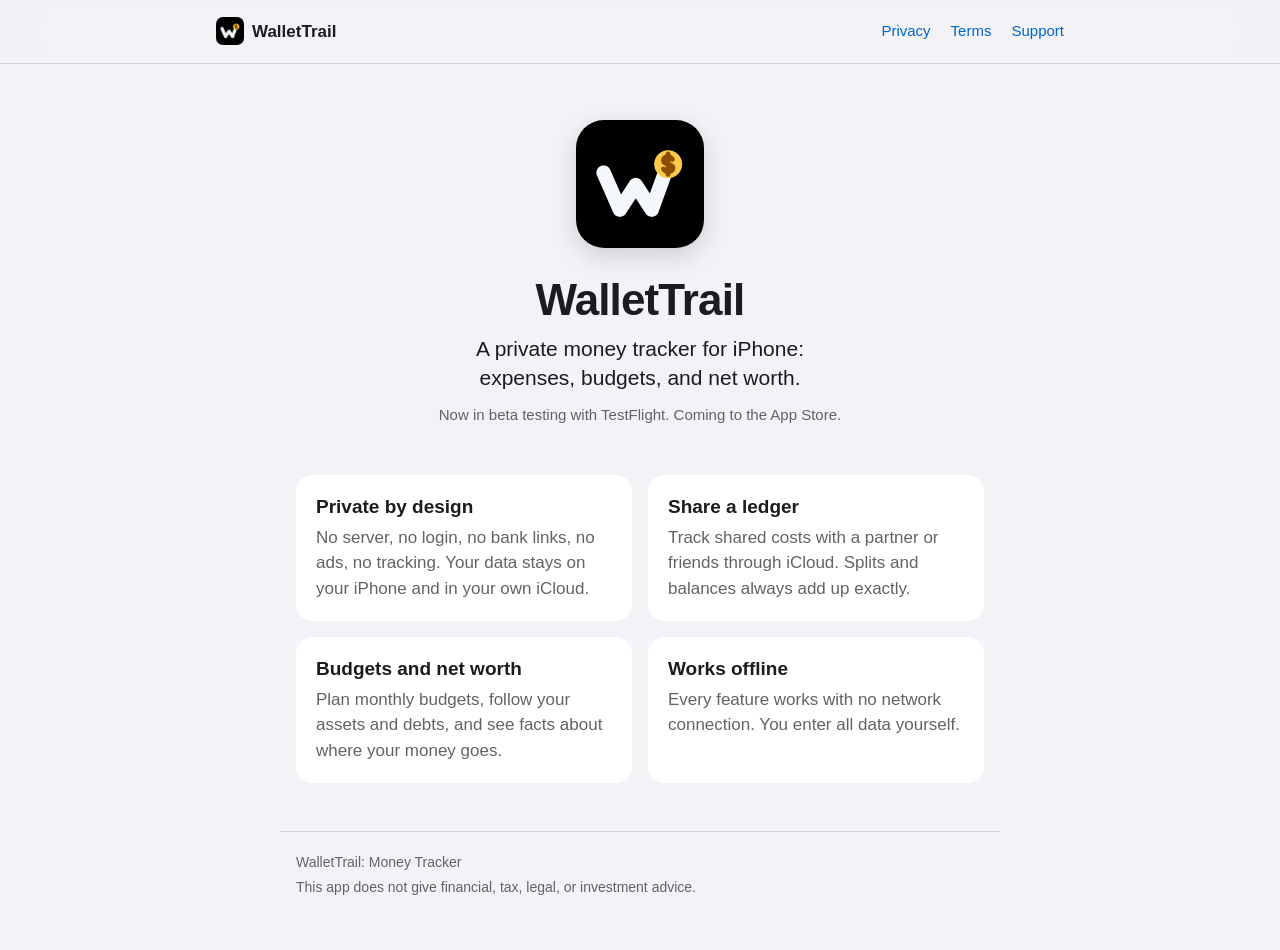
==== index.html @ 078bd581 "Add files via upload" ====
<!doctype html>
<html lang="en">
  <head>
    <meta charset="utf-8" />
    <meta name="viewport" content="width=device-width, initial-scale=1" />
    <meta name="color-scheme" content="light dark" />
    <meta name="referrer" content="no-referrer" />
    <meta name="description" content="A private iPhone app for expenses, budgets, and net worth. No server, no login, no bank links." />
    <link rel="apple-touch-icon" href="./apple-touch-icon.png" />
    <title>WalletTrail — Private Money Tracker for iPhone</title>
    <script type="module" crossorigin src="./assets/index-DHQ710mu.js"></script>
    <link rel="stylesheet" crossorigin href="./assets/index-BAMMRx-Z.css">
  </head>
  <body>
    <div id="root"><header class="bar"><nav class="nav" aria-label="Main"><a class="brand" href="./"><picture><source srcSet="icon-dark.png" media="(prefers-color-scheme: dark)"/><img src="icon-light.png" alt="" width="28" height="28"/></picture><span>WalletTrail</span></a><span class="links"><a href="privacy/">Privacy</a><a href="terms/">Terms</a><a href="support/">Support</a></span></nav></header><main class="main"><section class="hero"><picture><source srcSet="icon-dark.png" media="(prefers-color-scheme: dark)"/><img class="hero-icon" src="icon-light.png" alt="WalletTrail app icon" width="128" height="128"/></picture><h1>WalletTrail</h1><p class="lead">A private money tracker for iPhone: expenses, budgets, and net worth.</p><p class="muted">Now in beta testing with TestFlight. Coming to the App Store.</p></section><section class="grid" aria-label="Features"><div class="card feature"><h2>Private by design</h2><p>No server, no login, no bank links, no ads, no tracking. Your data stays on your iPhone and in your own iCloud.</p></div><div class="card feature"><h2>Share a ledger</h2><p>Track shared costs with a partner or friends through iCloud. Splits and balances always add up exactly.</p></div><div class="card feature"><h2>Budgets and net worth</h2><p>Plan monthly budgets, follow your assets and debts, and see facts about where your money goes.</p></div><div class="card feature"><h2>Works offline</h2><p>Every feature works with no network connection. You enter all data yourself.</p></div></section></main><footer class="footer"><p>WalletTrail: Money Tracker</p><p>This app does not give financial, tax, legal, or investment advice.</p></footer></div>
  </body>
</html>
---- assets/index-BAMMRx-Z.css ----
:root{--lightningcss-light:initial;--lightningcss-dark: ;color-scheme:light dark;--bg:#f2f2f7;--card:#fff;--text:#1c1c1e;--muted:#636366;--accent:#06c;--line:#d1d1d6;--bar:#f2f2f7cc}@media (prefers-color-scheme:dark){:root{--lightningcss-light: ;--lightningcss-dark:initial;--bg:#000;--card:#1c1c1e;--text:#f2f2f7;--muted:#aeaeb2;--accent:#4da3ff;--line:#38383a;--bar:#000000bf}}*{box-sizing:border-box}html{-webkit-text-size-adjust:100%}body{background:var(--bg);color:var(--text);margin:0;font:17px/1.5 -apple-system,BlinkMacSystemFont,SF Pro Text,Helvetica Neue,Arial,sans-serif}a{color:var(--accent);text-decoration:none}a:hover,a:focus-visible{text-decoration:underline}.bar{z-index:1;background:var(--bar);-webkit-backdrop-filter:saturate(180%)blur(20px);backdrop-filter:saturate(180%)blur(20px);border-bottom:1px solid var(--line);position:sticky;top:0}.nav{flex-wrap:wrap;justify-content:space-between;align-items:center;gap:16px;max-width:880px;margin:0 auto;padding:10px 16px;display:flex}.brand{color:var(--text);align-items:center;gap:8px;font-weight:600;display:inline-flex}.brand img{border-radius:7px;display:block}.links{gap:20px;font-size:15px;display:inline-flex}.links a{padding:10px 0;display:inline-block}.main{max-width:720px;margin:0 auto;padding:32px 16px 48px}h1{letter-spacing:-.02em;margin:0 0 8px;font-size:34px;line-height:1.15}h2{margin:32px 0 8px;font-size:22px;line-height:1.25}.muted{color:var(--muted);margin:0 0 16px;font-size:15px}.card{background:var(--card);border-radius:16px;margin:16px 0;padding:4px 20px}.prose p,.prose li{margin:12px 0}.prose h2:first-child{margin-top:20px}ul{padding-left:22px}.hero{text-align:center;padding:24px 0 8px}.hero-icon{border-radius:28px;box-shadow:0 8px 24px #00000026}.hero h1{margin-top:20px;font-size:44px}.lead{max-width:30ch;margin:8px auto 12px;font-size:21px;line-height:1.4}.grid{grid-template-columns:repeat(auto-fit,minmax(260px,1fr));gap:16px;margin-top:24px;display:grid}.grid .card{margin:0;padding:16px 20px}.feature h2{margin:4px 0 6px;font-size:19px}.feature p{color:var(--muted);margin:0 0 4px}.footer{border-top:1px solid var(--line);max-width:720px;color:var(--muted);margin:0 auto;padding:16px 16px 48px;font-size:14px}.footer p{margin:4px 0}
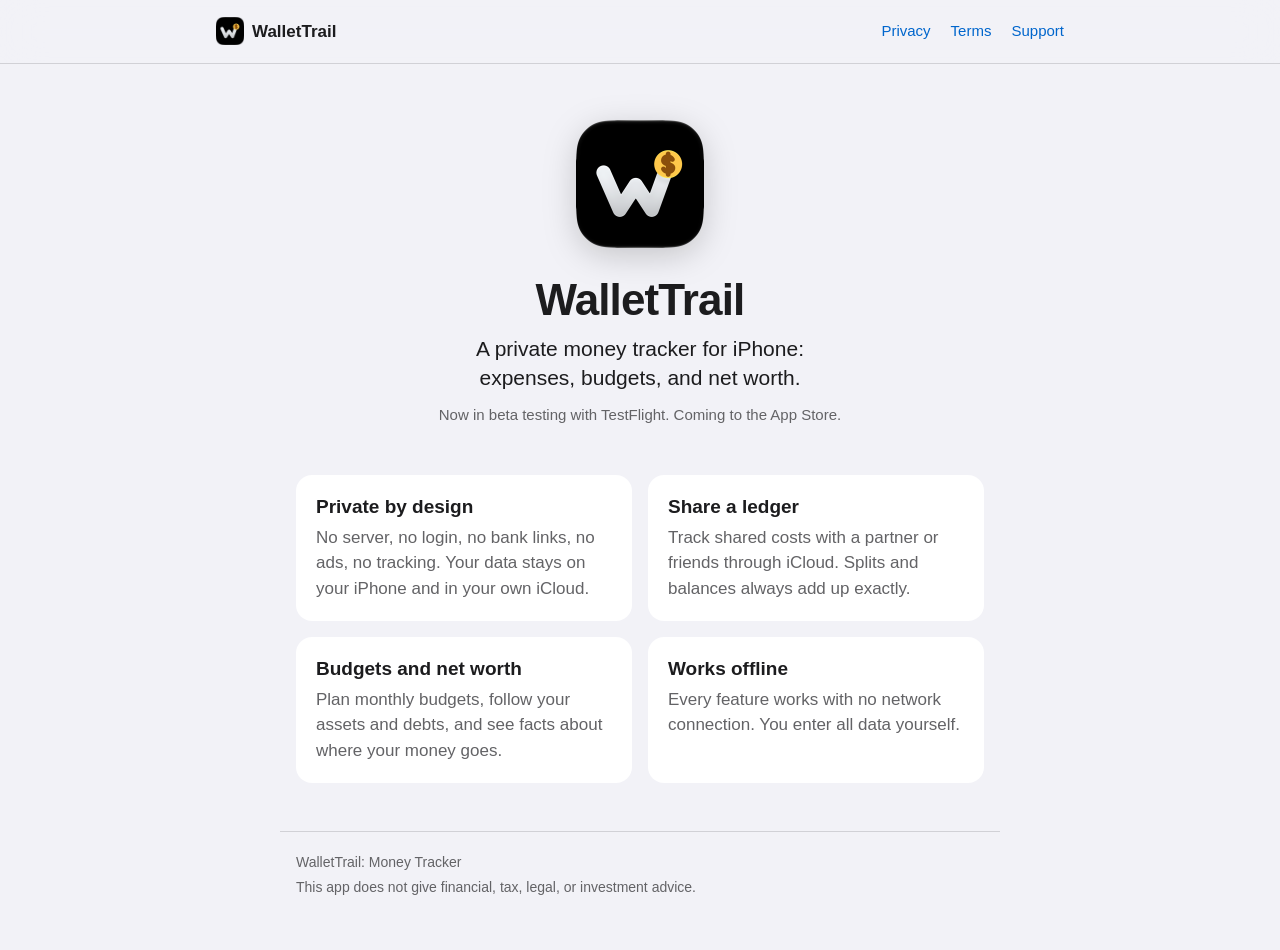
==== commit 195fe697: "Add files via upload" ====
--- a/index.html
+++ b/index.html
@@ -8,8 +8,8 @@
     <meta name="description" content="A private iPhone app for expenses, budgets, and net worth. No server, no login, no bank links." />
     <link rel="apple-touch-icon" href="./apple-touch-icon.png" />
     <title>WalletTrail — Private Money Tracker for iPhone</title>
-    <script type="module" crossorigin src="./assets/index-DHQ710mu.js"></script>
-    <link rel="stylesheet" crossorigin href="./assets/index-BAMMRx-Z.css">
+    <script type="module" crossorigin src="./assets/index-BDzN8fpL.js"></script>
+    <link rel="stylesheet" crossorigin href="./assets/index-NxBphor-.css">
   </head>
   <body>
     <div id="root"><header class="bar"><nav class="nav" aria-label="Main"><a class="brand" href="./"><picture><source srcSet="icon-dark.png" media="(prefers-color-scheme: dark)"/><img src="icon-light.png" alt="" width="28" height="28"/></picture><span>WalletTrail</span></a><span class="links"><a href="privacy/">Privacy</a><a href="terms/">Terms</a><a href="support/">Support</a></span></nav></header><main class="main"><section class="hero"><picture><source srcSet="icon-dark.png" media="(prefers-color-scheme: dark)"/><img class="hero-icon" src="icon-light.png" alt="WalletTrail app icon" width="128" height="128"/></picture><h1>WalletTrail</h1><p class="lead">A private money tracker for iPhone: expenses, budgets, and net worth.</p><p class="muted">Now in beta testing with TestFlight. Coming to the App Store.</p></section><section class="grid" aria-label="Features"><div class="card feature"><h2>Private by design</h2><p>No server, no login, no bank links, no ads, no tracking. Your data stays on your iPhone and in your own iCloud.</p></div><div class="card feature"><h2>Share a ledger</h2><p>Track shared costs with a partner or friends through iCloud. Splits and balances always add up exactly.</p></div><div class="card feature"><h2>Budgets and net worth</h2><p>Plan monthly budgets, follow your assets and debts, and see facts about where your money goes.</p></div><div class="card feature"><h2>Works offline</h2><p>Every feature works with no network connection. You enter all data yourself.</p></div></section></main><footer class="footer"><p>WalletTrail: Money Tracker</p><p>This app does not give financial, tax, legal, or investment advice.</p></footer></div>
--- a/assets/index-NxBphor-.css
+++ b/assets/index-NxBphor-.css
@@ -0,0 +1 @@
+:root{--lightningcss-light:initial;--lightningcss-dark: ;color-scheme:light dark;--bg:#f2f2f7;--card:#fff;--text:#1c1c1e;--muted:#636366;--accent:#06c;--line:#d1d1d6;--bar:#f2f2f7cc}@media (prefers-color-scheme:dark){:root{--lightningcss-light: ;--lightningcss-dark:initial;--bg:#000;--card:#1c1c1e;--text:#f2f2f7;--muted:#aeaeb2;--accent:#4da3ff;--line:#38383a;--bar:#000000bf}}*{box-sizing:border-box}html{-webkit-text-size-adjust:100%}body{background:var(--bg);color:var(--text);margin:0;font:17px/1.5 -apple-system,BlinkMacSystemFont,SF Pro Text,Helvetica Neue,Arial,sans-serif}a{color:var(--accent);text-decoration:none}a:hover,a:focus-visible{text-decoration:underline}.bar{z-index:1;background:var(--bar);-webkit-backdrop-filter:saturate(180%)blur(20px);backdrop-filter:saturate(180%)blur(20px);border-bottom:1px solid var(--line);position:sticky;top:0}.nav{flex-wrap:wrap;justify-content:space-between;align-items:center;gap:16px;max-width:880px;margin:0 auto;padding:10px 16px;display:flex}.brand{color:var(--text);align-items:center;gap:8px;font-weight:600;display:inline-flex}.brand img{display:block}.links{gap:20px;font-size:15px;display:inline-flex}.links a{padding:10px 0;display:inline-block}.main{max-width:720px;margin:0 auto;padding:32px 16px 48px}h1{letter-spacing:-.02em;margin:0 0 8px;font-size:34px;line-height:1.15}h2{margin:32px 0 8px;font-size:22px;line-height:1.25}.muted{color:var(--muted);margin:0 0 16px;font-size:15px}.card{background:var(--card);border-radius:16px;margin:16px 0;padding:4px 20px}.prose p,.prose li{margin:12px 0}.prose h2:first-child{margin-top:20px}ul{padding-left:22px}.hero{text-align:center;padding:24px 0 8px}.hero-icon{filter:drop-shadow(0 8px 16px #0000002e)}.hero h1{margin-top:20px;font-size:44px}.lead{max-width:30ch;margin:8px auto 12px;font-size:21px;line-height:1.4}.grid{grid-template-columns:repeat(auto-fit,minmax(260px,1fr));gap:16px;margin-top:24px;display:grid}.grid .card{margin:0;padding:16px 20px}.feature h2{margin:4px 0 6px;font-size:19px}.feature p{color:var(--muted);margin:0 0 4px}.footer{border-top:1px solid var(--line);max-width:720px;color:var(--muted);margin:0 auto;padding:16px 16px 48px;font-size:14px}.footer p{margin:4px 0}
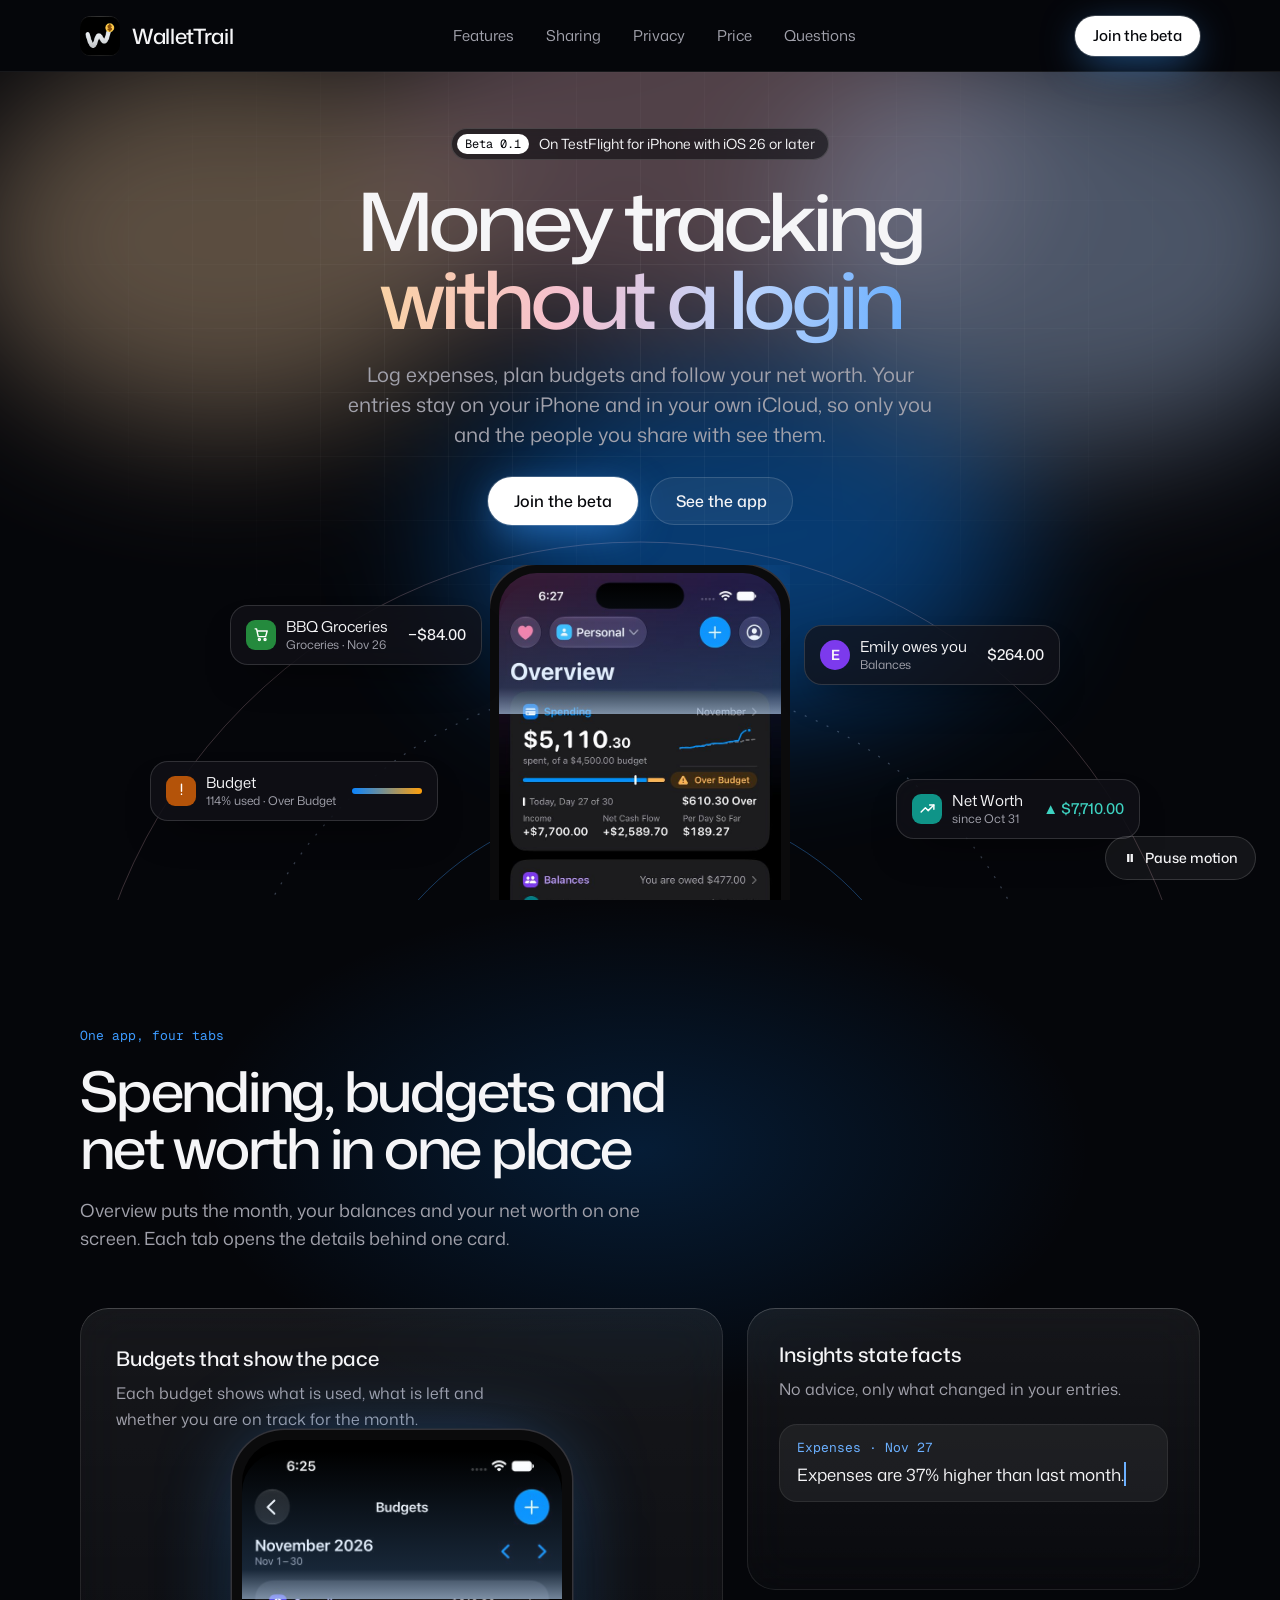
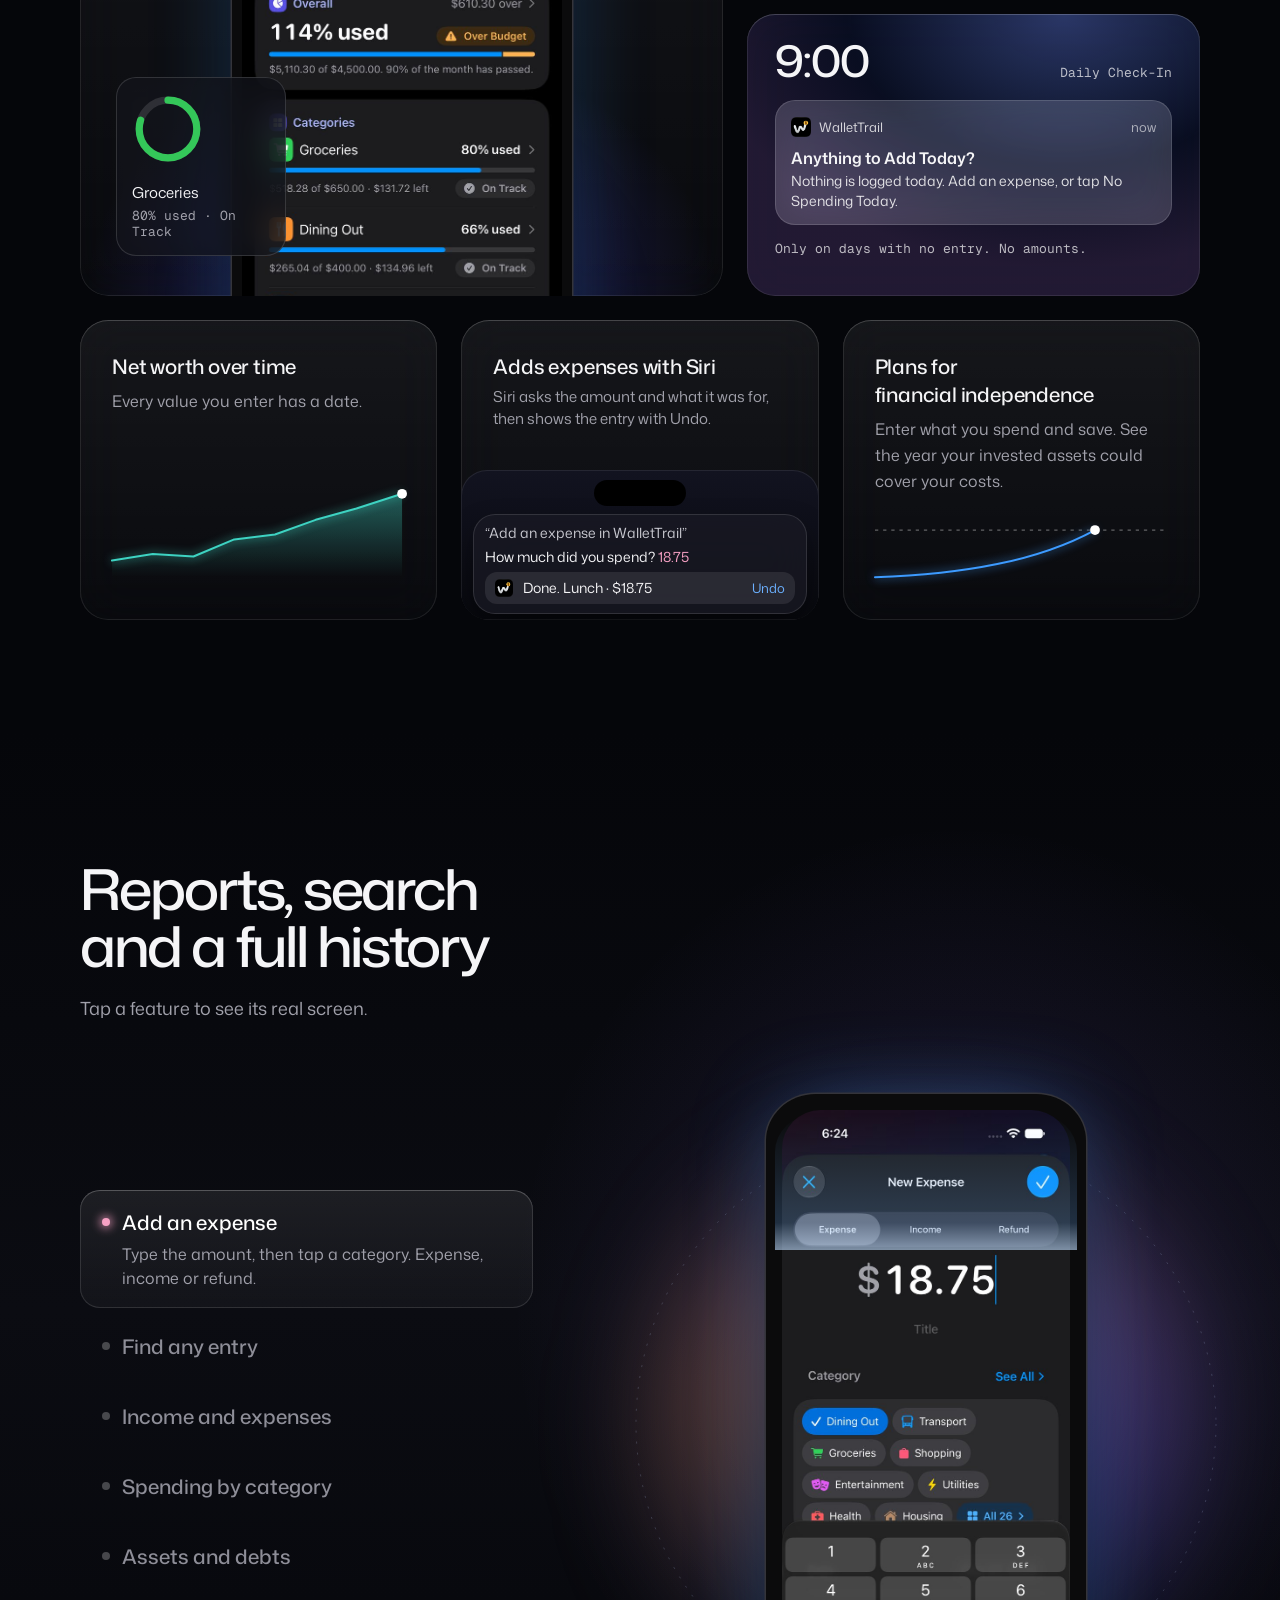
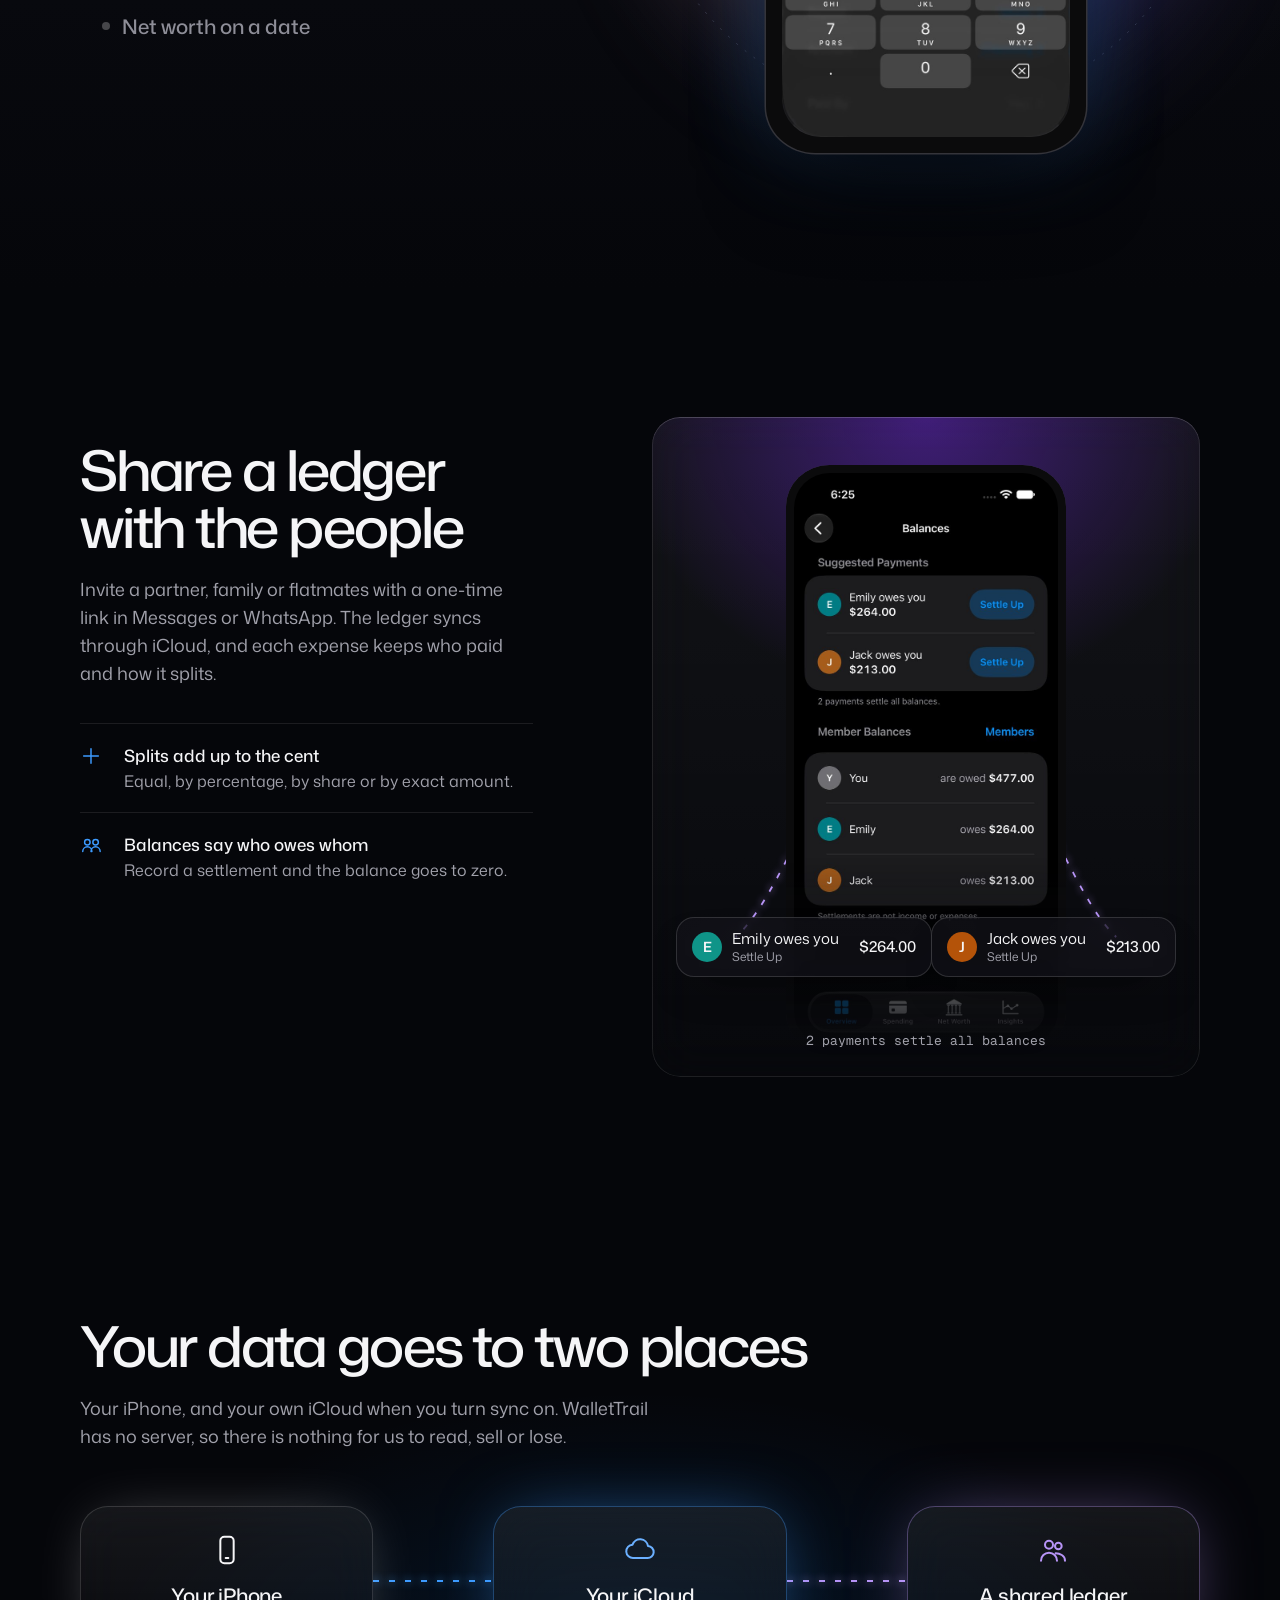
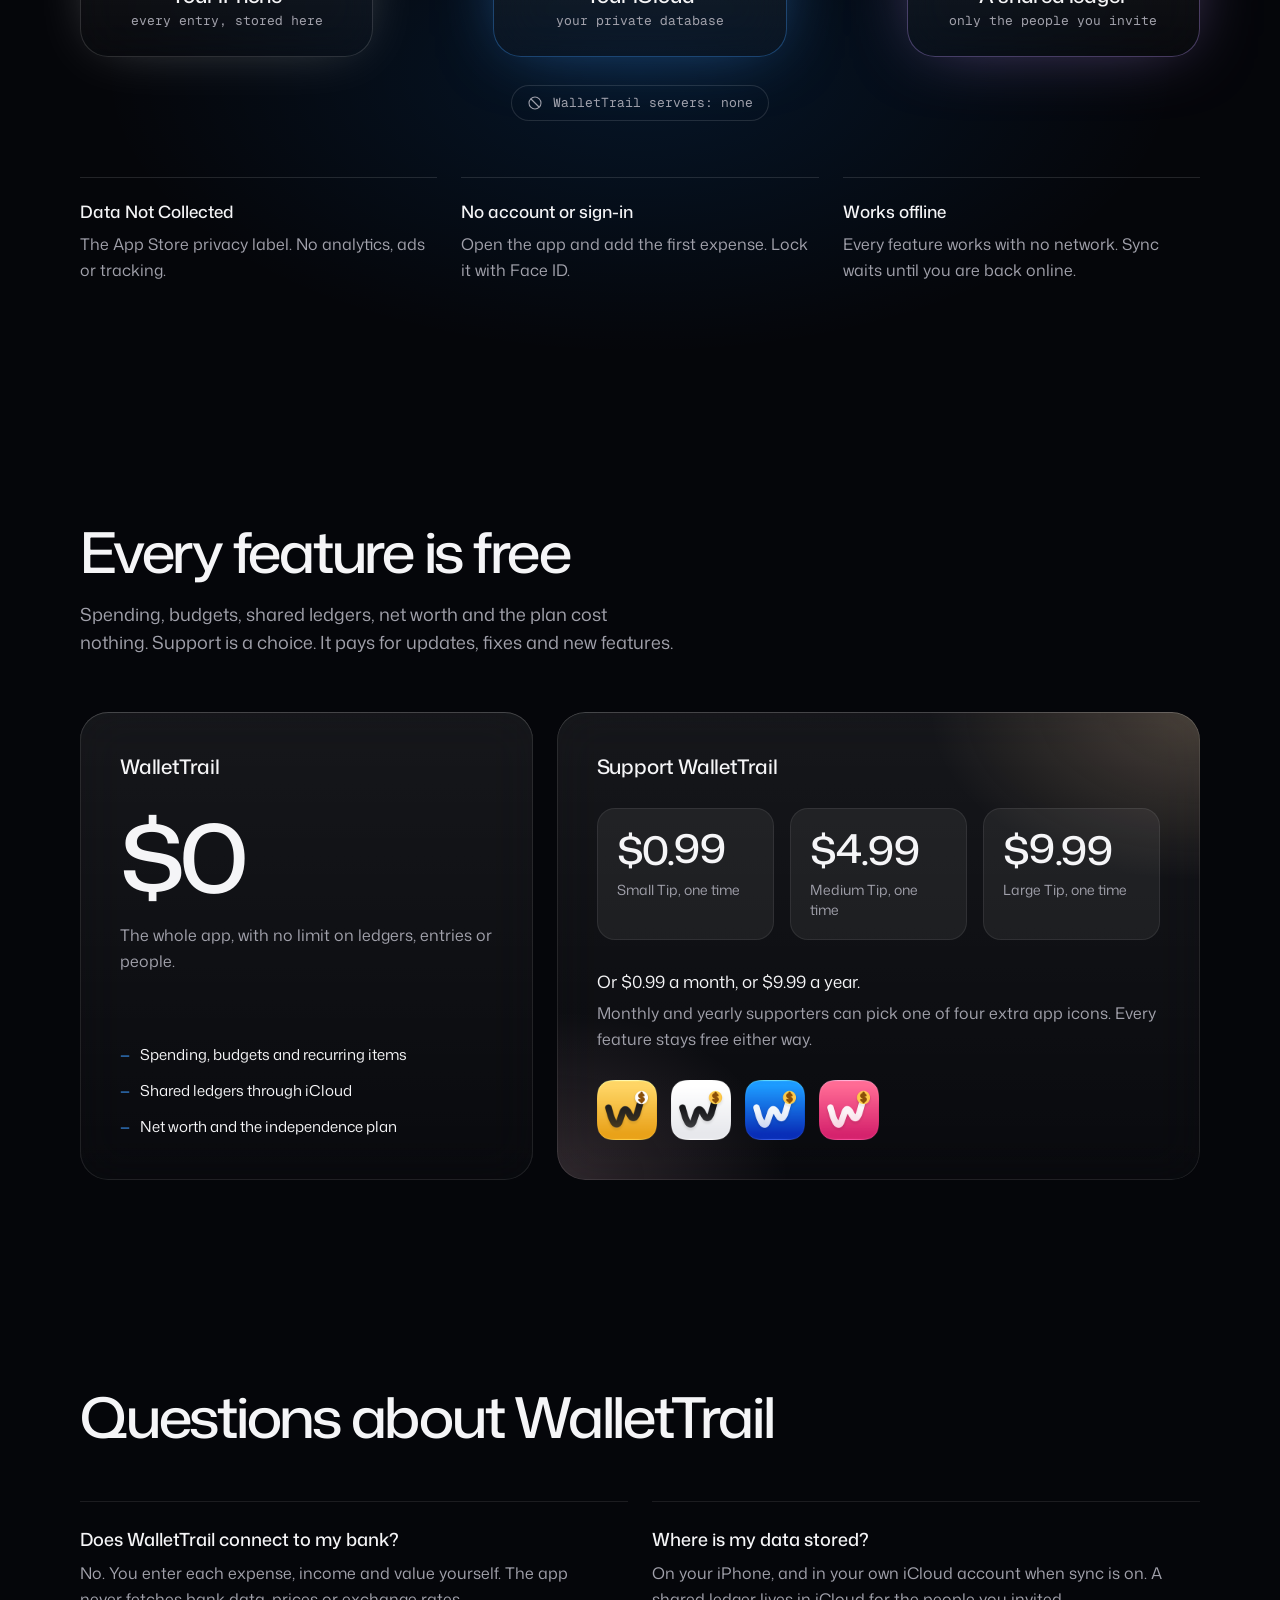
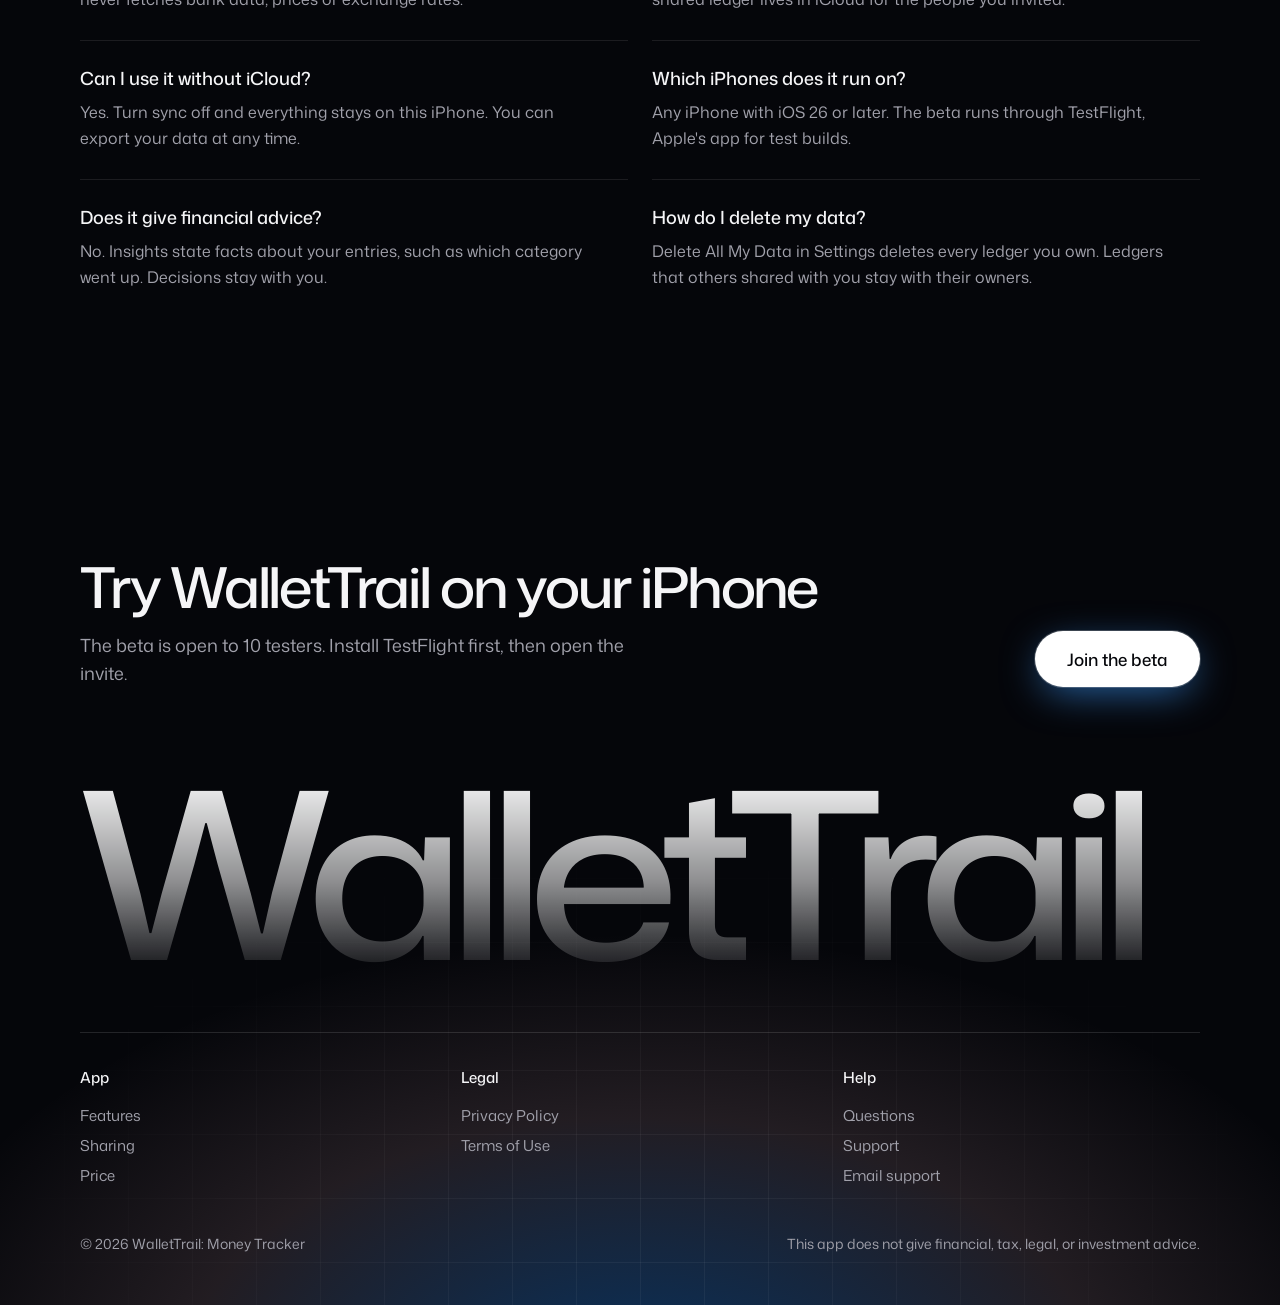
==== commit 0438f472: "New landing page (build 19 screens, H3 icon)" ====
--- a/index.html
+++ b/index.html
@@ -3,15 +3,16 @@
   <head>
     <meta charset="utf-8" />
     <meta name="viewport" content="width=device-width, initial-scale=1" />
-    <meta name="color-scheme" content="light dark" />
+    <meta name="color-scheme" content="dark" />
+    <meta name="theme-color" content="#05060a" />
     <meta name="referrer" content="no-referrer" />
     <meta name="description" content="A private iPhone app for expenses, budgets, and net worth. No server, no login, no bank links." />
     <link rel="apple-touch-icon" href="./apple-touch-icon.png" />
     <title>WalletTrail — Private Money Tracker for iPhone</title>
-    <script type="module" crossorigin src="./assets/index-BDzN8fpL.js"></script>
-    <link rel="stylesheet" crossorigin href="./assets/index-NxBphor-.css">
+    <script type="module" crossorigin src="./assets/index-D33zTToD.js"></script>
+    <link rel="stylesheet" crossorigin href="./assets/index-jFEwWYiS.css">
   </head>
   <body>
-    <div id="root"><header class="bar"><nav class="nav" aria-label="Main"><a class="brand" href="./"><picture><source srcSet="icon-dark.png" media="(prefers-color-scheme: dark)"/><img src="icon-light.png" alt="" width="28" height="28"/></picture><span>WalletTrail</span></a><span class="links"><a href="privacy/">Privacy</a><a href="terms/">Terms</a><a href="support/">Support</a></span></nav></header><main class="main"><section class="hero"><picture><source srcSet="icon-dark.png" media="(prefers-color-scheme: dark)"/><img class="hero-icon" src="icon-light.png" alt="WalletTrail app icon" width="128" height="128"/></picture><h1>WalletTrail</h1><p class="lead">A private money tracker for iPhone: expenses, budgets, and net worth.</p><p class="muted">Now in beta testing with TestFlight. Coming to the App Store.</p></section><section class="grid" aria-label="Features"><div class="card feature"><h2>Private by design</h2><p>No server, no login, no bank links, no ads, no tracking. Your data stays on your iPhone and in your own iCloud.</p></div><div class="card feature"><h2>Share a ledger</h2><p>Track shared costs with a partner or friends through iCloud. Splits and balances always add up exactly.</p></div><div class="card feature"><h2>Budgets and net worth</h2><p>Plan monthly budgets, follow your assets and debts, and see facts about where your money goes.</p></div><div class="card feature"><h2>Works offline</h2><p>Every feature works with no network connection. You enter all data yourself.</p></div></section></main><footer class="footer"><p>WalletTrail: Money Tracker</p><p>This app does not give financial, tax, legal, or investment advice.</p></footer></div>
+    <div id="root"><link rel="preload" as="image" href="icon-light.png"/><link rel="preload" as="image" href="shots/overview.jpg"/><div class="lp"><header class="top"><div class="wrap"><a class="top-brand" href="#top"><img src="icon-light.png" alt="" width="40" height="40"/><span>WalletTrail</span></a><nav class="nav-links" aria-label="Page"><a href="#features">Features</a><a href="#sharing">Sharing</a><a href="#privacy">Privacy</a><a href="#price">Price</a><a href="#faq">Questions</a></nav><a class="btn btn-main btn-small" href="https://testflight.apple.com/join/e3UtbaZE">Join the beta</a></div></header><main id="top"><section class="hero"><div class="aurora" aria-hidden="true"><i class="a1"></i><i class="a2"></i><i class="a3"></i><i class="a4"></i></div><div class="gridlines" aria-hidden="true"></div><svg class="orbits" viewBox="0 0 1200 1200" aria-hidden="true"><g class="spin"><circle cx="600" cy="600" r="420" fill="none" stroke="rgba(188,211,251,.28)" stroke-width="1.2" stroke-dasharray="2 10"></circle><circle cx="600" cy="180" r="5" fill="#bcd3fb"></circle></g><g class="spin-r"><circle cx="600" cy="600" r="560" fill="none" stroke="rgba(245,192,206,.22)" stroke-width="1"></circle><circle cx="40" cy="600" r="4" fill="#f5c0ce"></circle></g><circle cx="600" cy="600" r="300" fill="none" stroke="rgba(61,155,255,.35)" stroke-width="1"></circle></svg><div class="wrap hero-top"><a class="pill rise" href="#price"><span class="mono">Beta 0.1</span><span class="pill-long">On TestFlight for iPhone with iOS 26 or later</span><span class="pill-short">TestFlight · iOS 26 or later</span></a><h1 class="h1 rise d1">Money tracking <span class="grad">without a login</span></h1><p class="lead rise d2">Log expenses, plan budgets and follow your net worth. Your entries stay on your iPhone and in your own iCloud, so only you and the people you share with see them.</p><div class="hero-btns rise d3"><a class="btn btn-main" href="https://testflight.apple.com/join/e3UtbaZE">Join the beta</a><a class="btn btn-glass" href="#features">See the app</a></div></div><div class="wrap hero-stage"><div class="hero-phone fade-b"><div class="phone"><img src="shots/overview.jpg" alt="WalletTrail Overview in dark mode: November spending of $5,110.30 with a trend line, balances with two people, and net worth of $309,200" width="660" height="1435"/><div class="scan" aria-hidden="true"></div></div></div><div class="chip tab-hide chip-g" aria-hidden="true"><span class="sq" style="background:#248a3d"><svg viewBox="0 0 24 24" fill="none" stroke="#fff" stroke-width="2" stroke-linecap="round" stroke-linejoin="round"><path d="M3 4h2l2.4 11h10.4L20 7H6.2"></path><circle cx="9" cy="19" r="1.4"></circle><circle cx="17" cy="19" r="1.4"></circle></svg></span><span>BBQ Groceries<small>Groceries · Nov 26</small></span><b>−$84.00</b></div><div class="chip hide-m chip-b" aria-hidden="true"><span class="sq" style="background:#b45309"><svg viewBox="0 0 24 24" fill="none" stroke="#fff" stroke-width="2" stroke-linecap="round"><path d="M12 3v10M12 17v.5"></path></svg></span><span>Budget<small>114% used · Over Budget</small></span><span class="bar-mini"><span class="fill"></span></span></div><div class="chip tab-hide chip-e" aria-hidden="true"><span class="sq round" style="background:#7c3aed">E</span><span>Emily owes you<small>Balances</small></span><b>$264.00</b></div><div class="chip hide-m chip-n" aria-hidden="true"><span class="sq" style="background:#0f9488"><svg viewBox="0 0 24 24" fill="none" stroke="#fff" stroke-width="2" stroke-linecap="round" stroke-linejoin="round"><path d="M3 17l6-6 4 4 8-8"></path><path d="M15 7h6v6"></path></svg></span><span>Net Worth<small>since Oct 31</small></span><b style="color:#3ed3c2">▲ $7,710.00</b></div></div><div class="motion"><button class="ctl" type="button" aria-pressed="false" aria-label="Pause motion"><svg viewBox="0 0 24 24" fill="currentColor" aria-hidden="true"><path d="M7 5h4v14H7zM13 5h4v14h-4z"></path></svg><span class="ctl-label">Pause motion</span></button></div></section><section id="features" class="sec"><div class="sec-glow" aria-hidden="true"></div><div class="wrap"><p class="mono eyebrow">One app, four tabs</p><h2 class="h2" style="max-width:18ch">Spending, budgets and net worth in one place</h2><p class="intro">Overview puts the month, your balances and your net worth on one screen. Each tab opens the details behind one card.</p><div class="grid bento"><div class="glass b-budget"><h3 class="h3">Budgets that show the pace</h3><p>Each budget shows what is used, what is left and whether you are on track for the month.</p><div class="bb-phone"><div class="phone"><img src="shots/budgets.jpg" alt="Budgets screen in dark mode with Groceries, Dining Out and Transport, each with the amount used and left" width="660" height="1435" loading="lazy"/><div class="scan" aria-hidden="true"></div></div></div><div class="ring-card hide-m"><svg viewBox="0 0 100 100" role="img" aria-label="Groceries budget ring at 80 percent"><circle cx="50" cy="50" r="40" fill="none" stroke="rgba(255,255,255,.12)" stroke-width="10"></circle><circle class="ring" cx="50" cy="50" r="40" fill="none" stroke="#34c759" stroke-width="10" stroke-linecap="round" pathLength="100" stroke-dasharray="80 100" transform="rotate(-90 50 50)"></circle></svg><div style="font-size:15px;margin-top:8px">Groceries</div><div class="mono dim" style="margin-top:2px">80% used · On Track</div></div></div><div class="glass b-insight"><h3 class="h3">Insights state facts</h3><p>No advice, only what changed in your entries.</p><div class="inset"><div class="mono">Expenses · Nov 27</div><div><span class="type">Expenses are 37% higher than last month.</span></div></div></div><div class="glass b-checkin"><div class="clock-row"><span class="clock">9:00</span><span class="mono" style="color:rgba(255,255,255,.7)">Daily Check-In</span></div><div class="note drop"><div class="note-head"><img src="icon-light.png" alt="" width="20" height="20"/><span>WalletTrail</span><span>now</span></div><div class="note-title">Anything to Add Today?</div><div class="note-body">Nothing is logged today. Add an expense, or tap No Spending Today.</div></div><p class="mono glass-foot">Only on days with no entry. No amounts.</p></div><div class="glass b-small b-nw"><h3 class="h3">Net worth over time</h3><p>Every value you enter has a date.</p><svg viewBox="0 0 360 120" height="120" role="img" aria-label="A rising line of monthly net worth values"><defs><linearGradient id="nwg" x1="0" y1="0" x2="0" y2="1"><stop offset="0" stop-color="#3ed3c2" stop-opacity=".4"></stop><stop offset="1" stop-color="#3ed3c2" stop-opacity="0"></stop></linearGradient></defs><path d="M0 100 L50 92 L100 95 L150 74 L200 68 L250 50 L300 36 L356 18 L356 120 L0 120 Z" fill="url(#nwg)"></path><path class="draw" d="M0 100 L50 92 L100 95 L150 74 L200 68 L250 50 L300 36 L356 18" fill="none" stroke="#3ed3c2" stroke-width="2.5" stroke-linejoin="round" stroke-linecap="round" style="filter:drop-shadow(0 0 6px rgba(62,211,194,.9))"></path><circle class="glow-dot" cx="356" cy="18" r="6" fill="#ffffff"></circle></svg></div><div class="glass b-small b-siri"><h3 class="h3">Adds expenses with Siri</h3><p>Siri asks the amount and what it was for, then shows the entry with Undo.</p><div class="siri" role="img" aria-label="Siri in the Dynamic Island: Add an expense in WalletTrail. How much did you spend? 18.75. Done. Lunch, $18.75, with Undo."><div class="isl"></div><div class="sp"><div class="s1">“Add an expense in WalletTrail”</div><div class="s2">How much did you spend? <span>18.75</span></div><div class="s3"><img src="icon-light.png" alt="" width="18" height="18"/><span>Done. Lunch · $18.75</span><span>Undo</span></div></div></div></div><div class="glass b-small b-fi"><h3 class="h3">Plans for financial independence</h3><p>Enter what you spend and save. See the year your invested assets could cover your costs.</p><svg viewBox="0 0 360 80" height="80" role="img" aria-label="A line that rises until it meets a flat goal line"><path d="M0 18 H360" stroke="rgba(255,255,255,.35)" stroke-width="1.5" stroke-dasharray="4 6"></path><path class="draw" d="M0 76 C110 72 200 56 270 18" fill="none" stroke="#3d9bff" stroke-width="2.5" stroke-linecap="round" style="filter:drop-shadow(0 0 6px rgba(61,155,255,.9))"></path><circle class="glow-dot" cx="270" cy="18" r="6" fill="#ffffff"></circle></svg></div></div></div></section><section id="more" class="sec tour"><div class="wrap"><h2 class="h2" style="max-width:18ch">Reports, search and a full history</h2><p class="intro">Tap a feature to see its real screen.</p><div class="grid tour-grid"><div class="tablist" role="tablist" aria-label="More WalletTrail features"><button type="button" role="tab" id="tab-newexpense" aria-controls="tour-screen" aria-selected="true" class="tab on"><span class="tab-title"><span class="tab-dot" aria-hidden="true"></span>Add an expense</span><span class="tab-line">Type the amount, then tap a category. Expense, income or refund.</span></button><button type="button" role="tab" id="tab-transactions" aria-controls="tour-screen" aria-selected="false" class="tab"><span class="tab-title"><span class="tab-dot" aria-hidden="true"></span>Find any entry</span><span class="tab-line">Search every transaction by title, grouped by day.</span></button><button type="button" role="tab" id="tab-reports" aria-controls="tour-screen" aria-selected="false" class="tab"><span class="tab-title"><span class="tab-dot" aria-hidden="true"></span>Income and expenses</span><span class="tab-line">Each month since your first entry, with net cash flow for each one.</span></button><button type="button" role="tab" id="tab-bycat" aria-controls="tour-screen" aria-selected="false" class="tab"><span class="tab-title"><span class="tab-dot" aria-hidden="true"></span>Spending by category</span><span class="tab-line">See which categories took the most this month.</span></button><button type="button" role="tab" id="tab-holdings" aria-controls="tour-screen" aria-selected="false" class="tab"><span class="tab-title"><span class="tab-dot" aria-hidden="true"></span>Assets and debts</span><span class="tab-line">Cash, investments, retirement, property and loans in one list.</span></button><button type="button" role="tab" id="tab-history" aria-controls="tour-screen" aria-selected="false" class="tab"><span class="tab-title"><span class="tab-dot" aria-hidden="true"></span>Net worth on a date</span><span class="tab-line">Pick any date to see your net worth on that day.</span></button></div><p class="tour-line" aria-live="polite">Type the amount, then tap a category. Expense, income or refund.</p><div class="tour-stage" id="tour-screen" role="tabpanel" aria-labelledby="tab-newexpense"><div class="tour-glow spin" aria-hidden="true"></div><svg class="tour-ring" viewBox="0 0 600 600" aria-hidden="true"><g class="spin-r"><circle cx="300" cy="300" r="290" fill="none" stroke="rgba(188,211,251,.2)" stroke-width="1" stroke-dasharray="2 9"></circle><circle cx="300" cy="10" r="4" fill="#bcd3fb"></circle></g></svg><div class="phone tour-phone"><div class="stack"><img src="shots/newexpense.jpg" alt="New Expense in dark mode: $18.75 with category chips and the keypad" aria-hidden="false" class="on" width="660" height="1435" loading="lazy"/><img src="shots/transactions.jpg" alt="" aria-hidden="true" class="" width="660" height="1435" loading="lazy"/><img src="shots/reports.jpg" alt="" aria-hidden="true" class="" width="660" height="1435" loading="lazy"/><img src="shots/bycat.jpg" alt="" aria-hidden="true" class="" width="660" height="1435" loading="lazy"/><img src="shots/holdings.jpg" alt="" aria-hidden="true" class="" width="660" height="1435" loading="lazy"/><img src="shots/history.jpg" alt="" aria-hidden="true" class="" width="660" height="1435" loading="lazy"/></div><div class="scan" aria-hidden="true"></div></div></div></div></div></section><section id="sharing" class="sec"><div class="wrap grid" style="align-items:start"><div class="share-text"><h2 class="h2">Share a ledger with the people</h2><p class="intro">Invite a partner, family or flatmates with a one-time link in Messages or WhatsApp. The ledger syncs through iCloud, and each expense keeps who paid and how it splits.</p><ul class="rows"><li><svg viewBox="0 0 24 24" fill="none" stroke="currentColor" stroke-width="1.6" stroke-linecap="round" stroke-linejoin="round" aria-hidden="true"><path d="M4 12h16M12 4v16"></path></svg><div><strong>Splits add up to the cent</strong><span>Equal, by percentage, by share or by exact amount.</span></div></li><li><svg viewBox="0 0 24 24" fill="none" stroke="currentColor" stroke-width="1.6" stroke-linecap="round" stroke-linejoin="round" aria-hidden="true"><circle cx="8" cy="9" r="3"></circle><circle cx="17" cy="9" r="3"></circle><path d="M3 19c0-2.8 2.2-5 5-5s5 2.2 5 5M12 19c0-2.8 2.2-5 5-5s5 2.2 5 5"></path></svg><div><strong>Balances say who owes whom</strong><span>Record a settlement and the balance goes to zero.</span></div></li></ul></div><div class="glass share-stage"><svg class="share-lines" viewBox="0 0 628 660" preserveAspectRatio="none" aria-hidden="true"><path class="pulse" d="M314 300 C200 300 160 470 96 520" fill="none" stroke="#b794f6" stroke-width="2"></path><path class="pulse" d="M314 300 C430 300 470 470 532 520" fill="none" stroke="#b794f6" stroke-width="2" style="animation-delay:-.8s"></path></svg><div class="share-phone"><div class="phone fade-b"><img src="shots/balances.jpg" alt="Balances screen in dark mode: Emily owes you $264.00, Jack owes you $213.00" width="660" height="1435" loading="lazy"/></div></div><div class="chip chip-s1" aria-hidden="true"><span class="sq round" style="background:#0f9488">E</span><span>Emily owes you<small>Settle Up</small></span><b>$264.00</b></div><div class="chip chip-s2" aria-hidden="true"><span class="sq round" style="background:#b45309">J</span><span>Jack owes you<small>Settle Up</small></span><b>$213.00</b></div><div class="mono share-note">2 payments settle all balances</div></div></div></section><section id="privacy" class="sec privacy"><div class="wrap"><h2 class="h2" style="max-width:20ch">Your data goes to two places</h2><p class="intro">Your iPhone, and your own iCloud when you turn sync on. WalletTrail has no server, so there is nothing for us to read, sell or lose.</p><div class="diagram"><div class="glass node node-1"><svg viewBox="0 0 24 24" fill="none" stroke="#f5f5f7" stroke-width="1.5" stroke-linecap="round" stroke-linejoin="round" aria-hidden="true"><rect x="7" y="2" width="10" height="20" rx="3"></rect><path d="M11 18h2"></path></svg><div class="h3">Your iPhone</div><div class="mono">every entry, stored here</div></div><svg class="wire" viewBox="0 0 120 20" preserveAspectRatio="none" aria-hidden="true"><path class="pulse" d="M0 10 H120" stroke="#3d9bff" stroke-width="2" style="filter:drop-shadow(0 0 4px #3d9bff)"></path></svg><div class="glass node node-2"><svg viewBox="0 0 24 24" fill="none" stroke="#6bb0ff" stroke-width="1.5" stroke-linecap="round" stroke-linejoin="round" aria-hidden="true"><path d="M7 18a5 5 0 01-.6-10A6 6 0 0118 9a4.5 4.5 0 01-.5 9z"></path></svg><div class="h3">Your iCloud</div><div class="mono">your private database</div></div><svg class="wire" viewBox="0 0 120 20" preserveAspectRatio="none" aria-hidden="true"><path class="pulse" d="M0 10 H120" stroke="#b794f6" stroke-width="2" style="filter:drop-shadow(0 0 4px #b794f6);animation-delay:-.8s"></path></svg><div class="glass node node-3"><svg viewBox="0 0 24 24" fill="none" stroke="#b794f6" stroke-width="1.5" stroke-linecap="round" stroke-linejoin="round" aria-hidden="true"><circle cx="9" cy="8" r="3"></circle><circle cx="16" cy="9" r="2.5"></circle><path d="M3 20c0-3.3 2.7-6 6-6s6 2.7 6 6M14 14.5c3 0 7 1.5 7 5.5"></path></svg><div class="h3">A shared ledger</div><div class="mono">only the people you invite</div></div></div><div class="none-pill"><span class="mono"><svg viewBox="0 0 24 24" fill="none" stroke="currentColor" stroke-width="1.6" stroke-linecap="round" aria-hidden="true"><circle cx="12" cy="12" r="9"></circle><path d="M6 6l12 12"></path></svg>WalletTrail servers: none</span></div><div class="grid facts"><div><strong>Data Not Collected</strong><p>The App Store privacy label. No analytics, ads or tracking.</p></div><div><strong>No account or sign-in</strong><p>Open the app and add the first expense. Lock it with Face ID.</p></div><div><strong>Works offline</strong><p>Every feature works with no network. Sync waits until you are back online.</p></div></div></div></section><section id="price" class="sec"><div class="wrap"><h2 class="h2">Every feature is free</h2><p class="intro">Spending, budgets, shared ledgers, net worth and the plan cost nothing. Support is a choice. It pays for updates, fixes and new features.</p><div class="grid price-grid"><div class="glass p-free"><h3 class="h3">WalletTrail</h3><div class="big">$0</div><p>The whole app, with no limit on ledgers, entries or people.</p><ul><li><span aria-hidden="true">—</span>Spending, budgets and recurring items</li><li><span aria-hidden="true">—</span>Shared ledgers through iCloud</li><li><span aria-hidden="true">—</span>Net worth and the independence plan</li></ul></div><div class="glass p-support"><h3 class="h3">Support WalletTrail</h3><div class="tips"><div class="inset"><div class="tipn"><span class="sr">$0.99</span><span aria-hidden="true">$0.<span class="roll" aria-hidden="true"><i><b>9</b><b>2</b><b>4</b><b>7</b><b>9</b></i></span><span class="roll" aria-hidden="true"><i><b>9</b><b>5</b><b>1</b><b>6</b><b>8</b><b>9</b></i></span></span></div><small>Small Tip, one time</small></div><div class="inset"><div class="tipn"><span class="sr">$4.99</span><span aria-hidden="true">$<span class="roll" aria-hidden="true"><i><b>4</b><b>1</b><b>8</b><b>4</b></i></span>.99</span></div><small>Medium Tip, one time</small></div><div class="inset"><div class="tipn"><span class="sr">$9.99</span><span aria-hidden="true">$<span class="roll" aria-hidden="true"><i><b>9</b><b>3</b><b>6</b><b>0</b><b>9</b></i></span>.99</span></div><small>Large Tip, one time</small></div></div><p class="plans">Or $0.99 a month, or $9.99 a year.</p><p>Monthly and yearly supporters can pick one of four extra app icons. Every feature stays free either way.</p><div class="alt-icons" aria-hidden="true"><img src="icons/supporter-gold.png" alt="" width="60" height="60" loading="lazy"/><img src="icons/supporter-white.png" alt="" width="60" height="60" loading="lazy"/><img src="icons/supporter-blue.png" alt="" width="60" height="60" loading="lazy"/><img src="icons/supporter-pink.png" alt="" width="60" height="60" loading="lazy"/></div></div></div></div></section><section id="faq" class="sec" style="padding-top:96px"><div class="wrap"><h2 class="h2">Questions about WalletTrail</h2><div class="faq"><div><h3>Does WalletTrail connect to my bank?</h3><p>No. You enter each expense, income and value yourself. The app never fetches bank data, prices or exchange rates.</p></div><div><h3>Where is my data stored?</h3><p>On your iPhone, and in your own iCloud account when sync is on. A shared ledger lives in iCloud for the people you invited.</p></div><div><h3>Can I use it without iCloud?</h3><p>Yes. Turn sync off and everything stays on this iPhone. You can export your data at any time.</p></div><div><h3>Which iPhones does it run on?</h3><p>Any iPhone with iOS 26 or later. The beta runs through TestFlight, Apple&#x27;s app for test builds.</p></div><div><h3>Does it give financial advice?</h3><p>No. Insights state facts about your entries, such as which category went up. Decisions stay with you.</p></div><div><h3>How do I delete my data?</h3><p>Delete All My Data in Settings deletes every ledger you own. Ledgers that others shared with you stay with their owners.</p></div></div></div></section></main><footer id="contact" class="close"><div class="gridlines" aria-hidden="true"></div><div class="wrap"><div class="close-head"><div><h2 class="h2">Try WalletTrail on your iPhone</h2><p class="intro">The beta is open to 10 testers. Install TestFlight first, then open the invite.</p></div><a class="btn btn-main btn-big" href="https://testflight.apple.com/join/e3UtbaZE">Join the beta</a></div><div class="word" aria-hidden="true">WalletTrail</div><nav class="foot-cols" aria-label="Footer"><div><h3>App</h3><a href="#features">Features</a><a href="#sharing">Sharing</a><a href="#price">Price</a></div><div><h3>Legal</h3><a href="privacy/">Privacy Policy</a><a href="terms/">Terms of Use</a></div><div><h3>Help</h3><a href="#faq">Questions</a><a href="support/">Support</a><a href="mailto:wallettrail.support@icloud.com">Email support</a></div></nav><div class="legal-row"><span>© 2026 <!-- -->WalletTrail: Money Tracker</span><span>This app does not give financial, tax, legal, or investment advice.</span></div></div></footer><div class="actionbar" role="region" aria-label="Join the beta"><img src="icon-light.png" alt="" width="40" height="40"/><span><b>WalletTrail</b><small>Free · iOS 26 or later</small></span><a class="btn btn-main" href="https://testflight.apple.com/join/e3UtbaZE">Join the beta</a></div></div></div>
   </body>
 </html>
--- a/assets/index-jFEwWYiS.css
+++ b/assets/index-jFEwWYiS.css
@@ -0,0 +1 @@
+@font-face{font-family:Mona Sans Variable;font-style:normal;font-display:swap;font-weight:200 900;font-stretch:75% 125%;src:url(./mona-sans-vietnamese-standard-normal-Rd0aZl9c.woff2)format("woff2-variations");unicode-range:U+102-103,U+110-111,U+128-129,U+168-169,U+1A0-1A1,U+1AF-1B0,U+300-301,U+303-304,U+308-309,U+323,U+329,U+1EA0-1EF9,U+20AB}@font-face{font-family:Mona Sans Variable;font-style:normal;font-display:swap;font-weight:200 900;font-stretch:75% 125%;src:url(./mona-sans-latin-ext-standard-normal-CQ1tG6In.woff2)format("woff2-variations");unicode-range:U+100-2BA,U+2BD-2C5,U+2C7-2CC,U+2CE-2D7,U+2DD-2FF,U+304,U+308,U+329,U+1D00-1DBF,U+1E00-1E9F,U+1EF2-1EFF,U+2020,U+20A0-20AB,U+20AD-20C0,U+2113,U+2C60-2C7F,U+A720-A7FF}@font-face{font-family:Mona Sans Variable;font-style:normal;font-display:swap;font-weight:200 900;font-stretch:75% 125%;src:url(./mona-sans-latin-standard-normal-BMVx8nn_.woff2)format("woff2-variations");unicode-range:U+??,U+131,U+152-153,U+2BB-2BC,U+2C6,U+2DA,U+2DC,U+304,U+308,U+329,U+2000-206F,U+20AC,U+2122,U+2191,U+2193,U+2212,U+2215,U+FEFF,U+FFFD}@font-face{font-family:Geist Mono Variable;font-style:normal;font-display:swap;font-weight:100 900;src:url(./geist-mono-cyrillic-ext-wght-normal-X_5orZeX.woff2)format("woff2-variations");unicode-range:U+460-52F,U+1C80-1C8A,U+20B4,U+2DE0-2DFF,U+A640-A69F,U+FE2E-FE2F}@font-face{font-family:Geist Mono Variable;font-style:normal;font-display:swap;font-weight:100 900;src:url(./geist-mono-cyrillic-wght-normal-DiZS0aHC.woff2)format("woff2-variations");unicode-range:U+301,U+400-45F,U+490-491,U+4B0-4B1,U+2116}@font-face{font-family:Geist Mono Variable;font-style:normal;font-display:swap;font-weight:100 900;src:url(./geist-mono-symbols2-wght-normal-CO5SzqOn.woff2)format("woff2-variations");unicode-range:U+2000-2001,U+2004-2008,U+200A,U+23B8-23BD,U+2500-259F}@font-face{font-family:Geist Mono Variable;font-style:normal;font-display:swap;font-weight:100 900;src:url(./geist-mono-vietnamese-wght-normal-DadHysG0.woff2)format("woff2-variations");unicode-range:U+102-103,U+110-111,U+128-129,U+168-169,U+1A0-1A1,U+1AF-1B0,U+300-301,U+303-304,U+308-309,U+323,U+329,U+1EA0-1EF9,U+20AB}@font-face{font-family:Geist Mono Variable;font-style:normal;font-display:swap;font-weight:100 900;src:url(./geist-mono-latin-ext-wght-normal-Bwz-egvJ.woff2)format("woff2-variations");unicode-range:U+100-2BA,U+2BD-2C5,U+2C7-2CC,U+2CE-2D7,U+2DD-2FF,U+304,U+308,U+329,U+1D00-1DBF,U+1E00-1E9F,U+1EF2-1EFF,U+2020,U+20A0-20AB,U+20AD-20C0,U+2113,U+2C60-2C7F,U+A720-A7FF}@font-face{font-family:Geist Mono Variable;font-style:normal;font-display:swap;font-weight:100 900;src:url(./geist-mono-latin-wght-normal-XN7g48iV.woff2)format("woff2-variations");unicode-range:U+??,U+131,U+152-153,U+2BB-2BC,U+2C6,U+2DA,U+2DC,U+304,U+308,U+329,U+2000-206F,U+20AC,U+2122,U+2191,U+2193,U+2212,U+2215,U+FEFF,U+FFFD}:root{--lightningcss-light: ;--lightningcss-dark:initial;color-scheme:dark;--bg:#05060a;--ink:#f5f5f7;--muted:#a1a1ab;--line:#ffffff17;--blue:#3d9bff;--link:#6bb0ff;--sans:"Mona Sans Variable", -apple-system, BlinkMacSystemFont, "Helvetica Neue", Arial, sans-serif;--mono:"Geist Mono Variable", ui-monospace, "SF Mono", Menlo, monospace}*{box-sizing:border-box}html{-webkit-text-size-adjust:100%}body{background:var(--bg);color:var(--ink);font:16px/26px var(--sans);-webkit-font-smoothing:antialiased;margin:0}a{color:var(--link);text-decoration:none}a:hover{text-decoration:underline}a:focus-visible,button:focus-visible{outline:2px solid var(--blue);outline-offset:3px;border-radius:6px}.sr{clip:rect(0 0 0 0);white-space:nowrap;border:0;width:1px;height:1px;margin:-1px;padding:0;position:absolute;overflow:hidden}.wrap{z-index:1;width:min(100% - 160px,1280px);margin:0 auto;position:relative}.mono{font-family:var(--mono);font-size:13px;line-height:16px}.btn{white-space:nowrap;border-radius:999px;justify-content:center;align-items:center;gap:10px;height:48px;padding:0 26px;font-size:16px;font-weight:500;text-decoration:none;transition:transform .18s,box-shadow .18s,background-color .18s;display:inline-flex}.btn:hover{text-decoration:none;transform:translateY(-1px)}.btn:active{transform:translateY(1px)scale(.98)}a.btn.btn-main{color:#05060a;background:#fff;box-shadow:0 0 0 1px #fff3,0 10px 40px -8px #3d9bffb3}a.btn.btn-main:hover{color:#05060a;box-shadow:0 0 0 1px #fff6,0 14px 50px -6px #3d9bffe6}a.btn-glass{color:var(--ink);-webkit-backdrop-filter:blur(16px);backdrop-filter:blur(16px);background:#ffffff0f;box-shadow:inset 0 0 0 1px #ffffff24}a.btn-glass:hover{color:#fff;background:#ffffff1a}.btn-small{height:40px;padding:0 18px;font-size:15px}.bar{z-index:10;-webkit-backdrop-filter:saturate(160%)blur(20px);backdrop-filter:saturate(160%)blur(20px);background:#05060ac7;border-bottom:1px solid #ffffff12;position:sticky;top:0}.nav{flex-wrap:wrap;justify-content:space-between;align-items:center;gap:16px;max-width:880px;margin:0 auto;padding:12px 16px;display:flex}.brand{color:var(--ink);align-items:center;gap:12px;font-size:19px;font-weight:500;font-stretch:108%;display:inline-flex}.brand:hover{text-decoration:none}.brand img{display:block}.links{gap:22px;font-size:15px;display:inline-flex}.links a{color:var(--muted);padding:10px 0;display:inline-block}.links a:hover{color:#fff}.main{max-width:720px;margin:0 auto;padding:40px 16px 56px}.main h1{letter-spacing:-.03em;margin:0 0 8px;font-size:40px;font-weight:500;font-stretch:110%;line-height:1.08}.main h2{margin:32px 0 8px;font-size:22px;font-weight:500;line-height:1.3}.muted{color:var(--muted);margin:0 0 16px;font-size:15px}.card{background:linear-gradient(#ffffff0f,#ffffff06);border-radius:20px;margin:16px 0;padding:6px 22px;box-shadow:inset 0 0 0 1px #ffffff17}.prose{color:#e6e6ea;font-size:17px;line-height:1.6}.prose p,.prose li{margin:12px 0}.prose h2:first-child{margin-top:20px}.prose strong{color:#fff;font-weight:600}.prose ul{padding-left:22px}.footer{max-width:720px;color:var(--muted);border-top:1px solid #ffffff1a;margin:0 auto;padding:16px 16px 48px;font-size:14px}.footer p{margin:4px 0}.lp{overflow:hidden}.lp a{color:var(--ink)}.lp a:hover{color:#fff;text-decoration:none}.lp.still *,.lp.still :before,.lp.still :after{animation-play-state:paused!important}.lp .grid{grid-template-columns:repeat(12,minmax(0,1fr));column-gap:24px;display:grid}.sec{padding:128px 0 112px;position:relative}.h1,.h2,.h3{text-wrap:balance;margin:0;font-weight:500}.h1{letter-spacing:-.05em;font-size:80px;font-stretch:114%;line-height:.98}.h2{letter-spacing:-.04em;font-size:56px;font-stretch:110%;line-height:1.02}.h3{letter-spacing:-.01em;font-size:20px;font-stretch:104%;line-height:28px}.lead{color:var(--muted);margin:0;font-size:20px;line-height:30px}.intro{color:var(--muted);max-width:54ch;margin:20px 0 0;font-size:18px;line-height:28px}.dim{color:var(--muted)}.grad{background:linear-gradient(92deg,#fad2a5 0%,#f5c0ce 35%,#bcd3fb 70%,#6bb0ff 100%);color:#0000;-webkit-background-clip:text;background-clip:text}.eyebrow{color:var(--blue);margin:0 0 18px}.top{z-index:5;border-bottom:1px solid #ffffff12;height:72px;position:relative}.top .wrap{justify-content:space-between;align-items:center;gap:24px;height:72px;display:flex}.top-brand{align-items:center;gap:12px;display:flex}.top-brand img{width:40px;height:40px;display:block}.top-brand span{letter-spacing:-.015em;font-size:21px;font-weight:500;font-stretch:108%}.nav-links{gap:32px;font-size:15px;display:flex}.lp .nav-links a{color:var(--muted)}.lp .nav-links a:hover{color:#fff}.glass{-webkit-backdrop-filter:blur(24px);backdrop-filter:blur(24px);background:linear-gradient(#ffffff12,#ffffff05);border-radius:28px;transition:box-shadow .25s;position:relative;overflow:hidden;box-shadow:inset 0 0 0 1px #ffffff17,inset 0 1px #ffffff1f}.glass:hover{box-shadow:inset 0 0 0 1px #ffffff38,inset 0 1px #fff3}.glass p{color:var(--muted);margin:8px 0 0}.inset{background:#ffffff0f;border-radius:18px;box-shadow:inset 0 0 0 1px #ffffff14}.chip{-webkit-backdrop-filter:blur(18px);backdrop-filter:blur(18px);white-space:nowrap;background:#12131ab8;border-radius:18px;align-items:center;gap:10px;padding:12px 16px;font-size:15px;line-height:20px;animation:3.6s ease-in-out infinite bob;display:flex;position:absolute;box-shadow:inset 0 0 0 1px #ffffff24,0 20px 40px -20px #000c}.chip small{color:var(--muted);font-size:12px;line-height:16px;display:block}.chip b{margin-left:10px;font-weight:500}.sq{border-radius:9px;flex:none;justify-content:center;align-items:center;width:30px;height:30px;font-size:14px;font-weight:600;display:flex}.sq.round{border-radius:50%}.sq svg{width:17px;height:17px}@keyframes bob{0%,to{transform:translateY(0)}50%{transform:translateY(-10px)}}.phone{background:#0b0b0c;border-radius:15.5%/7.1%;padding:2.9%;position:relative;box-shadow:0 0 0 1.5px #34343a,0 50px 90px -30px #000000e6,0 0 90px -16px #3d9bff73}.phone img{border-radius:13.4%/6.15%;width:100%;height:auto;display:block}.scan{pointer-events:none;border-radius:13.4%/6.15%;position:absolute;inset:2.9%;overflow:hidden}.scan:after{content:"";background:linear-gradient(#6bb0ff00,#6bb0ff38 80%,#bedcff99);height:22%;animation:4s cubic-bezier(.4,0,.2,1) infinite scan;position:absolute;left:0;right:0}@keyframes scan{0%{transform:translateY(-110%)}to{transform:translateY(520%)}}.fade-b{-webkit-mask-image:linear-gradient(#000 66%,#0000);mask-image:linear-gradient(#000 66%,#0000)}.gridlines{pointer-events:none;background-image:linear-gradient(#ffffff0d 1px,#0000 1px),linear-gradient(90deg,#ffffff0d 1px,#0000 1px);background-size:64px 64px;position:absolute;inset:0;-webkit-mask-image:radial-gradient(70% 60% at 50% 30%,#000 10%,#0000 75%);mask-image:radial-gradient(70% 60% at 50% 30%,#000 10%,#0000 75%)}.aurora{pointer-events:none;filter:blur(70px);opacity:.7;height:900px;position:absolute;inset:-20% -10% auto}.aurora i{border-radius:50%;animation:18s ease-in-out infinite alternate drift;display:block;position:absolute}.aurora .a1{opacity:.5;background:#fad2a5;width:520px;height:380px;top:16%;left:6%}.aurora .a2{opacity:.45;background:#f5c0ce;width:620px;height:420px;animation-delay:-6s;top:2%;left:34%}.aurora .a3{opacity:.55;background:#bcd3fb;width:560px;height:420px;animation-delay:-11s;top:14%;left:60%}.aurora .a4{opacity:.6;background:#0a84ff;width:560px;height:340px;animation-delay:-3s;top:52%;left:38%}@keyframes drift{0%{transform:translate(-5%)scale(1)}to{transform:translate(5%,6%)scale(1.12)}}.spin{transform-origin:50%;animation:60s linear infinite spin}.spin-r{transform-origin:50%;animation:90s linear infinite reverse spin}@keyframes spin{to{transform:rotate(360deg)}}.rise{animation:.9s cubic-bezier(.2,.7,.2,1) both rise}.d1{animation-delay:80ms}.d2{animation-delay:.16s}.d3{animation-delay:.24s}@keyframes rise{0%{opacity:0;transform:translateY(18px)}to{opacity:1;transform:none}}.pulse{stroke-dasharray:6 10;animation:1.6s linear infinite pulse}@keyframes pulse{to{stroke-dashoffset:-32px}}.draw{stroke-dasharray:520;animation:4s cubic-bezier(.4,0,.2,1) infinite draw}@keyframes draw{0%{stroke-dashoffset:520px}55%,to{stroke-dashoffset:0}}.ring{animation:4s cubic-bezier(.4,0,.2,1) infinite ring}@keyframes ring{0%{stroke-dasharray:0 100}55%,to{stroke-dasharray:80 100}}.drop{animation:4s cubic-bezier(.2,.8,.2,1) infinite drop}@keyframes drop{0%{opacity:0;transform:translateY(-130%)}14%,78%{opacity:1;transform:none}to{opacity:0;transform:translateY(-8px)}}.type{white-space:nowrap;vertical-align:bottom;border-right:2px solid #6bb0ff;animation:4s steps(40,end) infinite type,.8s step-end infinite caret;display:inline-block;overflow:hidden}@keyframes type{0%{max-width:0}60%,to{max-width:100%}}@keyframes caret{50%{border-color:#0000}}.fill{transform-origin:0;height:100%;animation:3.6s cubic-bezier(.4,0,.2,1) infinite fill;display:block}@keyframes fill{0%{transform:scaleX(0)}55%,to{transform:scaleX(1)}}.glow-dot{animation:2.4s ease-in-out infinite glow}@keyframes glow{0%,to{opacity:.5;r:5}50%{opacity:1;r:8}}.hero{height:clamp(620px,100svh - 72px,828px);position:relative;overflow:hidden}.orbits{pointer-events:none;width:1200px;height:1200px;margin-left:-600px;position:absolute;top:430px;left:50%}.hero-top{text-align:center;flex-direction:column;align-items:center;padding-top:56px;display:flex}.pill{-webkit-backdrop-filter:blur(12px);backdrop-filter:blur(12px);background:#05060a8c;border-radius:999px;align-items:center;gap:10px;height:32px;padding:0 14px 0 6px;font-size:14px;display:inline-flex;box-shadow:inset 0 0 0 1px #ffffff29}.pill .mono{color:#05060a;background:#fff;border-radius:999px;padding:4px 8px;font-size:12px;line-height:12px}.hero .h1{max-width:15ch;margin-top:22px}.hero .lead{max-width:50ch;margin-top:20px}.hero-btns{gap:12px;margin-top:28px;display:flex}.hero-stage{height:380px;margin-top:40px}.hero-phone{width:300px;margin-left:-150px;position:absolute;top:0;left:50%}.chip-g{top:40px;left:150px}.chip-b{animation-delay:-1.2s;top:196px;left:70px}.chip-e{animation-delay:-2s;top:60px;right:140px}.chip-n{animation-delay:-.6s;top:214px;right:60px}.bar-mini{background:#ffffff24;border-radius:3px;width:70px;height:6px;margin-left:6px;overflow:hidden}.bar-mini .fill{background:linear-gradient(90deg,#0a84ff,#ff9f0a)}.motion{z-index:3;position:absolute;bottom:20px;right:24px}.ctl{height:44px;color:var(--ink);font:500 14px/1 var(--sans);cursor:pointer;background:#ffffff0f;border:0;border-radius:999px;align-items:center;gap:8px;padding:0 18px;display:inline-flex;box-shadow:inset 0 0 0 1px #ffffff24}.ctl:hover{background:#ffffff1f}.ctl svg{width:14px;height:14px}.sec-glow{pointer-events:none;background:radial-gradient(closest-side,#0a84ff2e,#0000);width:900px;height:500px;position:absolute;top:0;left:50%;transform:translate(-50%)}.bento{row-gap:24px;margin-top:56px}.b-budget{background:radial-gradient(70% 60% at 50% 100%,#4f46e566,#0000 70%),linear-gradient(#ffffff12,#ffffff05);grid-area:span 2/1/auto/span 7;height:588px;padding:36px 36px 0}.b-budget p{max-width:40ch}.bb-phone{width:340px;position:absolute;bottom:-250px;left:50%;transform:translate(-50%)}.ring-card{-webkit-backdrop-filter:blur(16px);backdrop-filter:blur(16px);background:#12131abf;border-radius:20px;width:170px;padding:16px;position:absolute;bottom:40px;left:36px;box-shadow:inset 0 0 0 1px #ffffff24}.ring-card svg{width:72px;height:72px}.b-insight{grid-column:8/span 5;height:282px;padding:32px}.b-insight .inset{margin-top:22px;padding:16px 18px}.b-insight .inset .mono{color:var(--link)}.b-insight .inset div+div{margin-top:6px;font-size:17px;line-height:24px}.b-checkin{background:radial-gradient(80% 90% at 70% 0,#3b4d8fb3,#0c133099 60%,#3a2a558c);grid-column:8/span 5;height:282px;padding:24px 28px}.clock-row{justify-content:space-between;align-items:baseline;display:flex}.clock{letter-spacing:-.03em;font-size:44px;font-weight:500;font-stretch:112%;line-height:1}.note{-webkit-backdrop-filter:blur(20px);backdrop-filter:blur(20px);background:#f5f5fa29;border-radius:20px;margin-top:18px;padding:14px 16px;box-shadow:inset 0 0 0 1px #ffffff24}.note-head{color:#fffc;align-items:center;gap:8px;font-size:13px;display:flex}.note-head span:last-child{color:#fff9;margin-left:auto}.note-title{margin-top:8px;font-size:16px;font-weight:600;line-height:21px}.note-body{color:#ffffffd9;margin-top:2px;font-size:14px;line-height:20px}.b-checkin .glass-foot{color:#ffffffb3;margin:16px 0 0}.b-small{flex-direction:column;height:300px;padding:32px;display:flex}.b-nw{grid-column:1/span 4}.b-siri{grid-column:5/span 4}.b-siri p{margin-top:6px;font-size:15px;line-height:22px}.b-fi{grid-column:9/span 4}.b-small>svg{width:100%;margin-top:auto;overflow:visible}.siri{background:linear-gradient(#121320,#07080d);border-radius:26px 26px 0 0;height:150px;margin:auto -32px -32px;position:relative;overflow:hidden;box-shadow:inset 0 0 0 1px #ffffff14}.isl{z-index:2;background:#000;border-radius:999px;width:92px;height:26px;margin-left:-46px;animation:7s cubic-bezier(.3,.7,.2,1) infinite isl;position:absolute;top:10px;left:50%;overflow:hidden}.isl:before{content:"";filter:blur(7px);opacity:0;background:linear-gradient(90deg,#f7a1c4,#8b6cf0,#1f3a8f,#ffa46b,#f7a1c4,#8b6cf0) 0 0/200% 100%;animation:2.2s linear infinite flow,7s infinite islc;position:absolute;inset:-8px -20px}.isl:after{content:"";filter:blur(4px);background:#000;border-radius:999px;position:absolute;inset:5px 18px}@keyframes isl{0%,6%{width:92px;box-shadow:none;margin-left:-46px}14%,86%{width:196px;margin-left:-98px;box-shadow:0 0 16px 1px #8b6cf080,0 0 34px 6px #f7a1c42e}96%,to{width:92px;box-shadow:none;margin-left:-46px}}@keyframes islc{0%,6%{opacity:0}14%,86%{opacity:.95}96%,to{opacity:0}}@keyframes flow{to{background-position:200% 0}}.sp{-webkit-backdrop-filter:blur(20px);backdrop-filter:blur(20px);transform-origin:50% 0;background:#1c1c26a8;border-radius:22px;flex-direction:column;gap:6px;padding:10px 12px;font-size:14px;line-height:18px;animation:7s cubic-bezier(.3,.7,.2,1) infinite panel;display:flex;position:absolute;top:44px;left:12px;right:12px;box-shadow:inset 0 0 0 1px #ffffff1f,0 10px 30px -10px #000c}@keyframes panel{0%,12%{opacity:0;transform:translateY(-16px)scale(.55,.3)}20%,86%{opacity:1;transform:none}96%,to{opacity:0;transform:translateY(-12px)scale(.8,.6)}}.s1{color:#c9c9d1;animation:7s infinite s1}.s2{animation:7s infinite s2}.s2 span{color:#f7a1c4}.s3{background:#ffffff17;border-radius:12px;align-items:center;gap:10px;padding:7px 10px;animation:7s infinite s3;display:flex}.s3 span:last-child{color:var(--link);margin-left:auto;font-size:13px}@keyframes s1{0%,20%{opacity:0;transform:translateY(5px)}26%,86%{opacity:1;transform:none}96%,to{opacity:0}}@keyframes s2{0%,38%{opacity:0;transform:translateY(5px)}44%,86%{opacity:1;transform:none}96%,to{opacity:0}}@keyframes s3{0%,56%{opacity:0;transform:translateY(5px)scale(.98)}62%,86%{opacity:1;transform:none}96%,to{opacity:0}}.tour{background:radial-gradient(50% 60% at 75%,#8b6cf029,#0000 70%),linear-gradient(#05060a,#0b0c12 50%,#05060a)}.tour-grid{align-items:center;margin-top:48px}.tablist{grid-column:1/span 5;gap:6px;display:grid}.tab{text-align:left;width:100%;color:var(--muted);cursor:pointer;font:inherit;background:0 0;border:0;border-radius:20px;gap:6px;padding:18px 22px;transition:background-color .25s,box-shadow .25s;display:grid}.tab:hover{background:#ffffff0a}.tab-title{color:#8e8e98;align-items:center;gap:12px;font-size:20px;font-weight:500;font-stretch:104%;line-height:28px;transition:color .25s;display:flex}.tab-dot{background:#ffffff40;border-radius:50%;flex:none;width:8px;height:8px;transition:background-color .25s,box-shadow .25s}.tab-line{padding-left:20px;font-size:16px;line-height:24px;display:none}.tab.on{background:linear-gradient(#ffffff14,#ffffff08);box-shadow:inset 0 0 0 1px #ffffff1f,inset 0 1px #ffffff24}.tab.on .tab-title{color:#fff}.tab.on .tab-dot{background:#f7a1c4;box-shadow:0 0 10px 2px #f7a1c4cc}.tab.on .tab-line{display:block}.tour-line{display:none}.tour-stage{grid-column:7/span 6;justify-content:center;padding:24px 0;display:flex;position:relative}.tour-glow{filter:blur(60px);background:conic-gradient(#f7a1c459,#8b6cf059,#1f3a8f59,#ffa46b4d,#f7a1c459);border-radius:50%;width:520px;height:520px;margin:-260px 0 0 -260px;position:absolute;top:50%;left:50%}.tour-ring{width:600px;height:600px;margin:-300px 0 0 -300px;position:absolute;top:50%;left:50%}.tour-phone{width:320px}.stack{aspect-ratio:1206/2622;position:relative}.stack img{object-fit:cover;opacity:0;filter:blur(6px);width:100%;height:100%;transition:opacity .5s,transform .6s cubic-bezier(.2,.7,.2,1),filter .5s;position:absolute;inset:0;transform:scale(1.04)}.stack img.on{opacity:1;filter:none;transform:none}.share-text{grid-column:1/span 5;padding-top:24px}.rows{margin:36px 0 0;padding:0;list-style:none}.rows li{border-top:1px solid var(--line);grid-template-columns:28px minmax(0,1fr);column-gap:16px;padding:18px 0;display:grid}.rows svg{width:22px;height:22px;color:var(--blue);margin-top:3px}.rows strong{font-size:17px;font-weight:500;line-height:26px;display:block}.rows span{color:var(--muted)}.share-stage{background:radial-gradient(80% 60% at 50% 0,#6d28d980,#05060a00 70%),linear-gradient(#ffffff0f,#ffffff03);grid-column:7/span 6;height:660px}.share-lines{width:100%;height:100%;position:absolute;inset:0}.share-lines path{filter:drop-shadow(0 0 4px #b794f6)}.share-phone{width:280px;margin-left:-140px;position:absolute;top:48px;left:50%}.share-phone .phone{box-shadow:0 0 0 1.5px #34343a,0 0 100px -10px #b794f699}.chip-s1{top:500px;left:24px}.chip-s2{animation-delay:-1.6s;top:500px;right:24px}.share-note{text-align:center;color:var(--muted);position:absolute;bottom:28px;left:0;right:0}.privacy{background:radial-gradient(60% 50% at 50% 60%,#0a84ff1f,#0000 70%)}.diagram{grid-template-columns:1fr 120px 1fr 120px 1fr;align-items:center;margin-top:56px;display:grid}.node{text-align:center;padding:28px}.node svg{width:32px;height:32px}.node .h3{margin-top:8px}.node .mono{color:var(--muted);margin-top:4px}.node-1{box-shadow:inset 0 0 0 1px #ffffff24,0 0 60px -20px #ffffff59}.node-2{box-shadow:inset 0 0 0 1px #3d9bff59,0 0 70px -20px #3d9bff99}.node-3{box-shadow:inset 0 0 0 1px #b794f659,0 0 70px -20px #b794f68c}.wire{width:100%;height:20px}.none-pill{justify-content:center;margin-top:28px;display:flex}.none-pill span{color:var(--muted);border-radius:999px;align-items:center;gap:10px;padding:10px 16px;display:inline-flex;box-shadow:inset 0 0 0 1px #ffffff1f}.none-pill svg{width:16px;height:16px}.facts{margin-top:56px}.facts>div{border-top:1px solid #ffffff1f;grid-column:span 4;padding-top:20px}.facts strong{font-size:17px;font-weight:500}.facts p{color:var(--muted);margin:6px 0 0}.price-grid{row-gap:24px;margin-top:56px}.p-free{flex-direction:column;grid-column:1/span 5;min-height:430px;padding:40px;display:flex}.p-free .big{letter-spacing:-.05em;margin-top:28px;font-size:96px;font-weight:500;font-stretch:116%;line-height:1}.p-free p{margin-top:18px}.p-free ul{gap:10px;margin:auto 0 0;padding:24px 0 0;font-size:15px;list-style:none;display:grid}.p-free li{gap:10px;display:flex}.p-free li span{color:var(--blue)}.p-support{background:radial-gradient(70% 60% at 100% 0,#fad2a538,#0000 60%),radial-gradient(60% 60% at 0 100%,#f5c0ce29,#0000 60%),linear-gradient(#ffffff12,#ffffff05);flex-direction:column;grid-column:6/span 7;min-height:430px;padding:40px;display:flex}.tips{grid-template-columns:repeat(3,minmax(0,1fr));gap:16px;margin-top:28px;display:grid}.tips>div{padding:20px}.tipn{letter-spacing:-.03em;white-space:nowrap;font-size:40px;font-weight:500;font-stretch:110%;line-height:1}.tips small{color:var(--muted);margin-top:10px;font-size:14px;line-height:20px;display:block}.p-support .plans{color:var(--ink);margin:28px 0 0;font-size:17px}.p-support .plans+p{margin-top:6px}.alt-icons{gap:14px;margin-top:auto;padding-top:28px;display:flex}.alt-icons img{width:60px;height:60px}.roll{vertical-align:-.08em;height:1em;line-height:1;display:inline-block;overflow:hidden}.roll i{flex-direction:column;font-style:normal;animation:1.6s cubic-bezier(.2,.7,.2,1) .4s both roll;display:flex}.roll i b{height:1em;font-weight:inherit;display:block}@keyframes roll{0%{transform:translateY(0)}to{transform:translateY(calc(1em - 100%))}}.faq{grid-template-columns:repeat(2,minmax(0,1fr));column-gap:24px;margin-top:56px;display:grid}.faq div{border-top:1px solid var(--line);padding:24px 0 28px}.faq h3{margin:0 0 8px;font-size:18px;font-weight:500;line-height:26px}.faq p{color:var(--muted);max-width:52ch;margin:0}.close{background:radial-gradient(80% 70% at 50% 110%,#0a84ff59,#f5c0ce1f 45%,#05060a00 75%),#05060a;padding:128px 0 48px;position:relative;overflow:hidden}.close .gridlines{-webkit-mask-image:radial-gradient(70% 60% at 50% 90%,#000 10%,#0000 75%);mask-image:radial-gradient(70% 60% at 50% 90%,#000 10%,#0000 75%)}.close-head{flex-wrap:wrap;justify-content:space-between;align-items:flex-end;gap:32px;display:flex}.close-head .intro{margin-top:16px}.btn-big{height:56px;padding:0 32px;font-size:17px}.word{letter-spacing:-.06em;white-space:nowrap;background:linear-gradient(#fff 0%,#ffffff8c 55%,#ffffff0a 100%);color:#0000;-webkit-background-clip:text;background-clip:text;margin:80px 0 0;font-size:232px;font-weight:500;font-stretch:120%;line-height:.9}.foot-cols{border-top:1px solid #ffffff1f;grid-template-columns:repeat(auto-fit,minmax(180px,1fr));gap:24px;margin-top:56px;padding-top:32px;font-size:15px;display:grid}.foot-cols h3{margin:0 0 10px;font-size:15px;font-weight:500}.lp .foot-cols a{color:var(--muted);line-height:30px;display:block}.lp .foot-cols a:hover{color:#fff}.legal-row{color:var(--muted);flex-wrap:wrap;justify-content:space-between;gap:12px;margin-top:40px;font-size:14px;display:flex}.pill-short,.actionbar{display:none}@media (prefers-reduced-motion:reduce){.lp *,.lp :before,.lp :after{transition:none!important;animation:none!important}.roll i{transform:translateY(calc(1em - 100%))}.type{max-width:100%}}@media (width<=1023px){.wrap{width:min(100% - 96px,1280px)}.lp .grid{grid-template-columns:minmax(0,1fr);row-gap:24px}.lp .grid>*{grid-area:auto/1/auto/-1!important}.h1{font-size:60px}.h2{font-size:44px}.hide-m{display:none!important}.faq{grid-template-columns:minmax(0,1fr)}.word{font-size:19vw}}@media (width>=1024px) and (height<=880px){.sec{padding:104px 0 88px}.hero-top{padding-top:28px}.hero .h1{margin-top:16px;font-size:66px}.hero .lead{margin-top:14px;font-size:18px;line-height:27px}.hero-btns{margin-top:22px}.hero-stage{margin-top:26px}.chip-g{top:8px}.chip-b{top:104px}.chip-e{top:20px}.chip-n{top:118px}.tour-phone{width:256px}.tour-grid{margin-top:24px}.tour-stage{padding:0}.tab{padding:14px 20px}.share-stage{height:600px}}@media (width>=640px) and (width<=1023px){.tab-hide{display:none!important}}@media (width<=639px){.wrap{width:calc(100% - 48px)}.sec{padding:88px 0 72px}.h1{font-size:44px;line-height:1.02}.h2{font-size:34px}.lead{font-size:17px;line-height:25px}.hero-btns{flex-direction:column;align-items:stretch;width:100%}.nav-links{display:none!important}.pill-long{display:none}.pill-short{display:inline}.chip{border-radius:15px;gap:8px;padding:9px 12px;font-size:13px;line-height:17px}.chip small{font-size:11px;line-height:14px}.chip .sq{border-radius:7px;width:24px;height:24px}.chip-g{top:96px;left:-8px}.chip-e{top:196px;left:auto;right:-8px}.ctl{justify-content:center;width:44px;padding:0}.motion{bottom:16px;left:16px;right:auto}.ctl-label{display:none}.b-budget{height:500px}.bb-phone{width:250px;bottom:-260px}.tablist{grid-template-columns:repeat(2,minmax(0,1fr));gap:8px}.tab{border-radius:16px;align-content:center;min-height:56px;padding:12px 14px}.tab-title{gap:8px;font-size:15px;line-height:20px}.tab-dot{width:6px;height:6px}.tab.on .tab-line{display:none}.tour-line{color:#c9c9d1;min-height:48px;margin:16px 0 0;font-size:16px;line-height:24px;display:block}.tour-phone{width:270px}.share-stage{flex-direction:column;align-items:center;gap:10px;height:auto;padding:36px 16px 24px;display:flex}.share-stage>*{margin:0;position:relative;inset:auto}.share-stage>.share-lines{display:none}.share-phone{width:250px;margin-bottom:-90px}.diagram{grid-template-columns:minmax(0,1fr);justify-items:stretch}.wire{width:44px;height:20px;margin:12px auto;transform:rotate(90deg)}.node{text-align:left;grid-template-columns:36px minmax(0,1fr);align-items:center;column-gap:14px;padding:16px 18px;display:grid}.node svg{grid-row:span 2;width:28px;height:28px}.node .h3{margin:0;font-size:18px}.node .mono{margin:2px 0 0}.p-support{padding:24px}.tips{gap:8px}.tips>div{border-radius:14px;padding:14px 10px}.tipn{font-size:22px}.tips small{margin-top:8px;font-size:12px;line-height:16px}.foot-cols{grid-template-columns:repeat(2,minmax(0,1fr))}.close{padding-bottom:120px}.actionbar{z-index:50;-webkit-backdrop-filter:blur(24px)saturate(160%);backdrop-filter:blur(24px)saturate(160%);background:#12131ab8;border-radius:24px;align-items:center;gap:12px;padding:10px 10px 10px 12px;display:flex;position:fixed;bottom:12px;left:12px;right:12px;box-shadow:inset 0 0 0 1px #ffffff24,0 20px 40px -10px #000000d9}.actionbar>span{min-width:0}.actionbar b{font-size:15px;font-weight:500;line-height:20px;display:block}.actionbar small{color:var(--muted);white-space:nowrap;text-overflow:ellipsis;font-size:12px;line-height:16px;display:block;overflow:hidden}.actionbar .btn{flex:none;height:44px;margin-left:auto;padding:0 16px;font-size:15px}@supports (animation-timeline:scroll()){.actionbar{animation:linear both barIn;animation-timeline:scroll(root);animation-range:560px 720px}}.lp.still .actionbar{animation-play-state:running!important}.main h1{font-size:32px}}@keyframes barIn{0%{opacity:0;transform:translateY(130%)}to{opacity:1;transform:none}}
